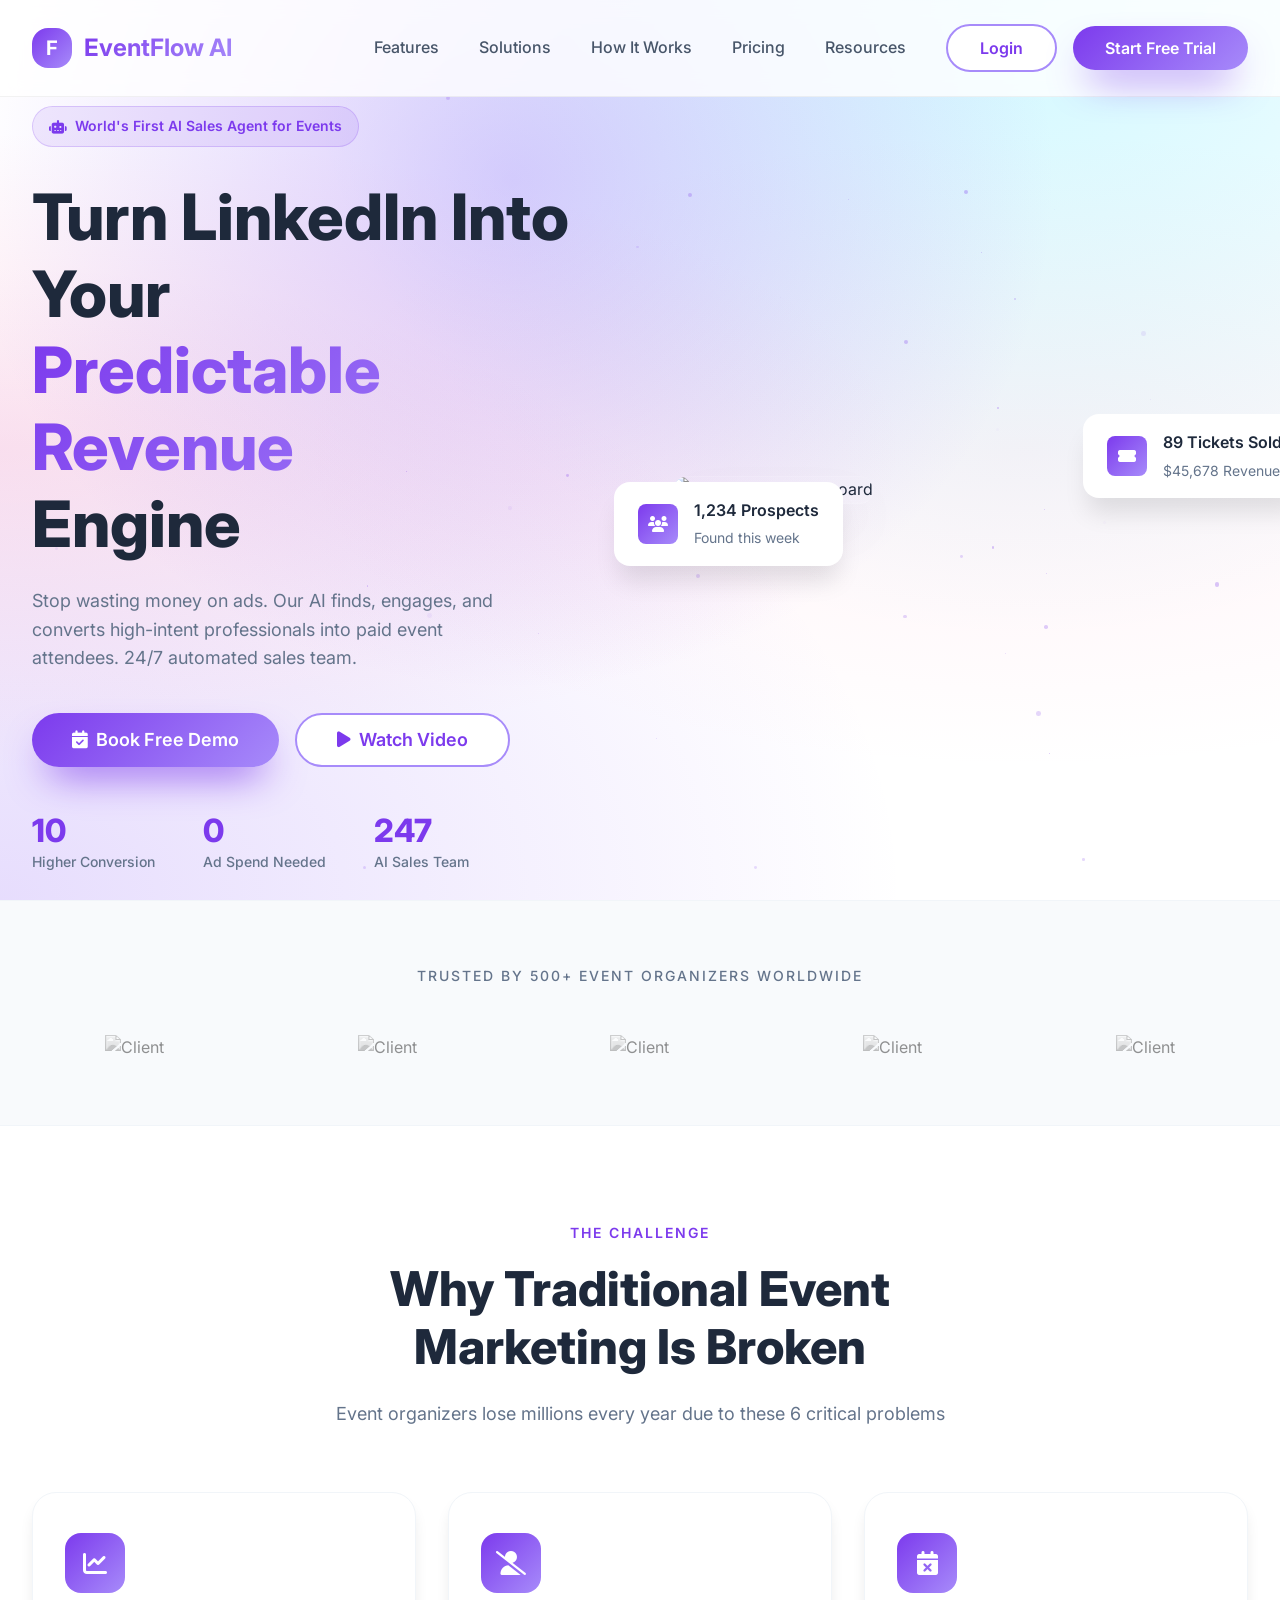
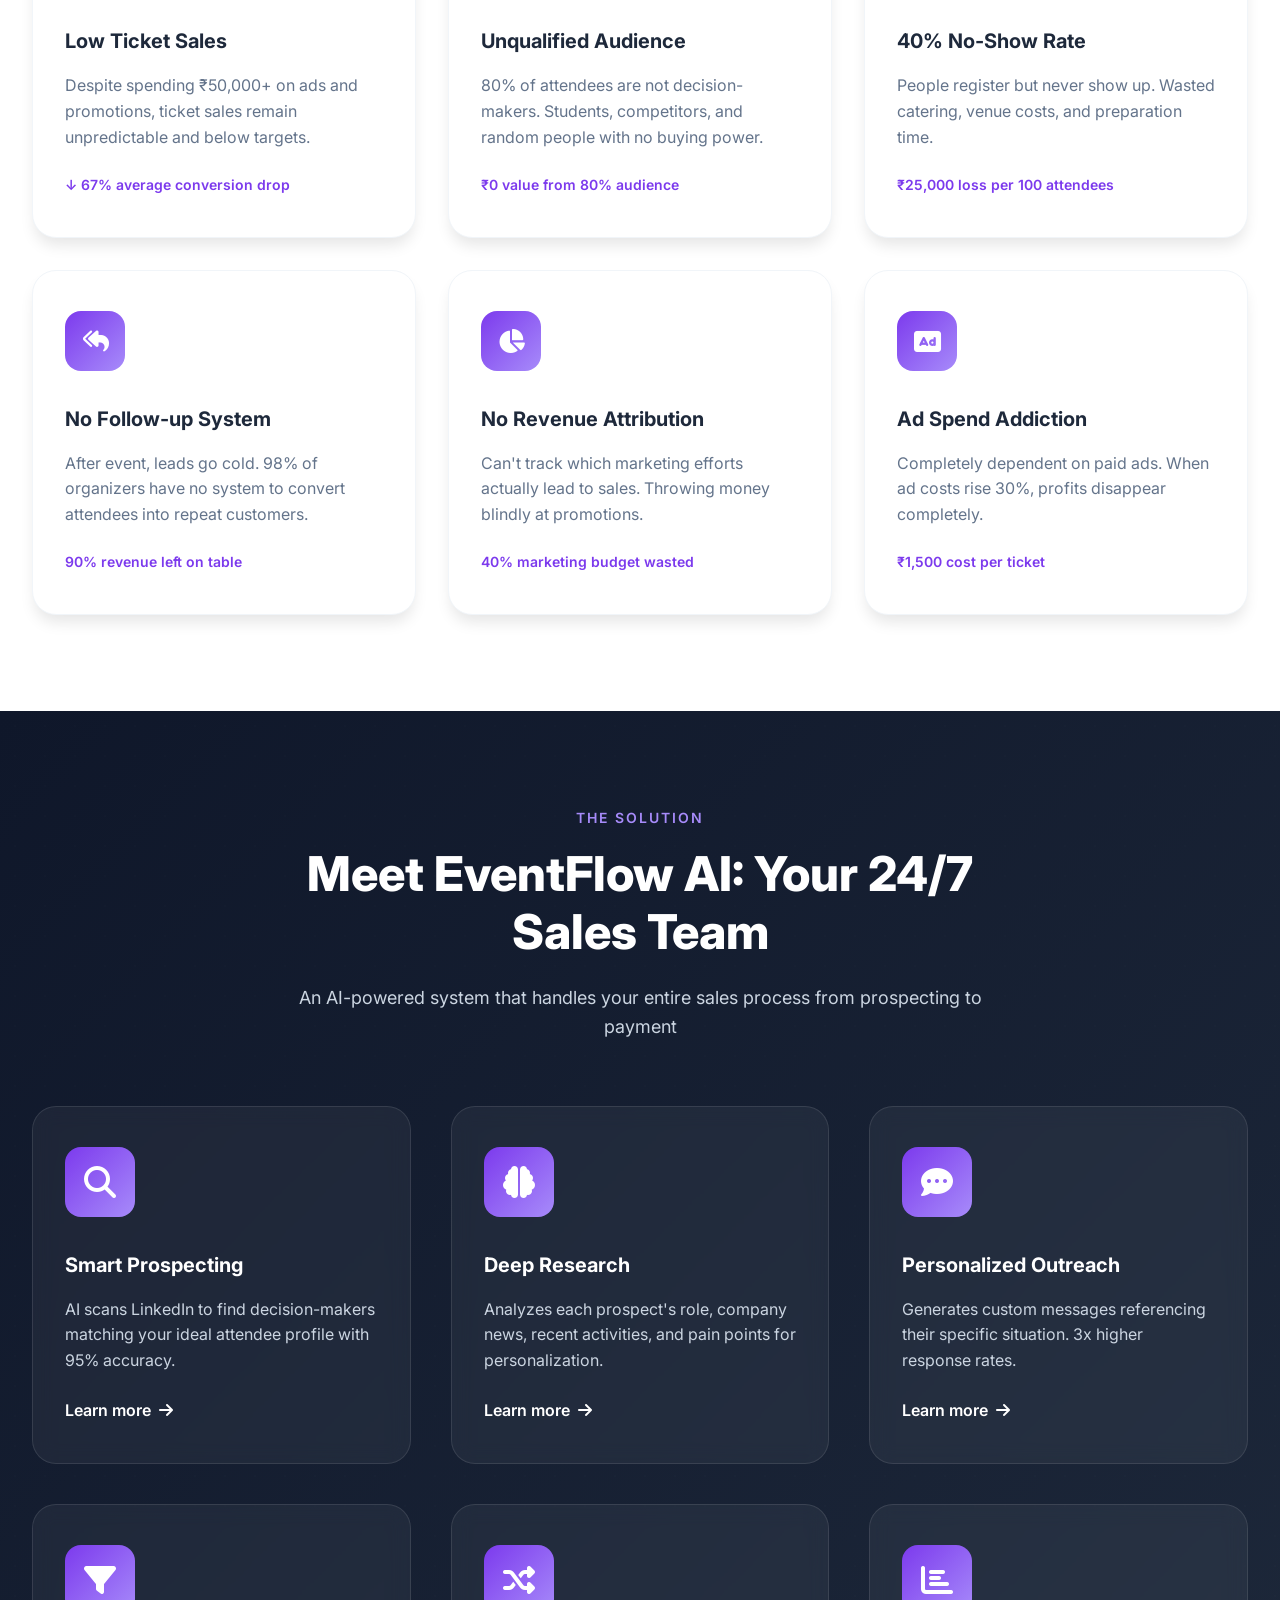
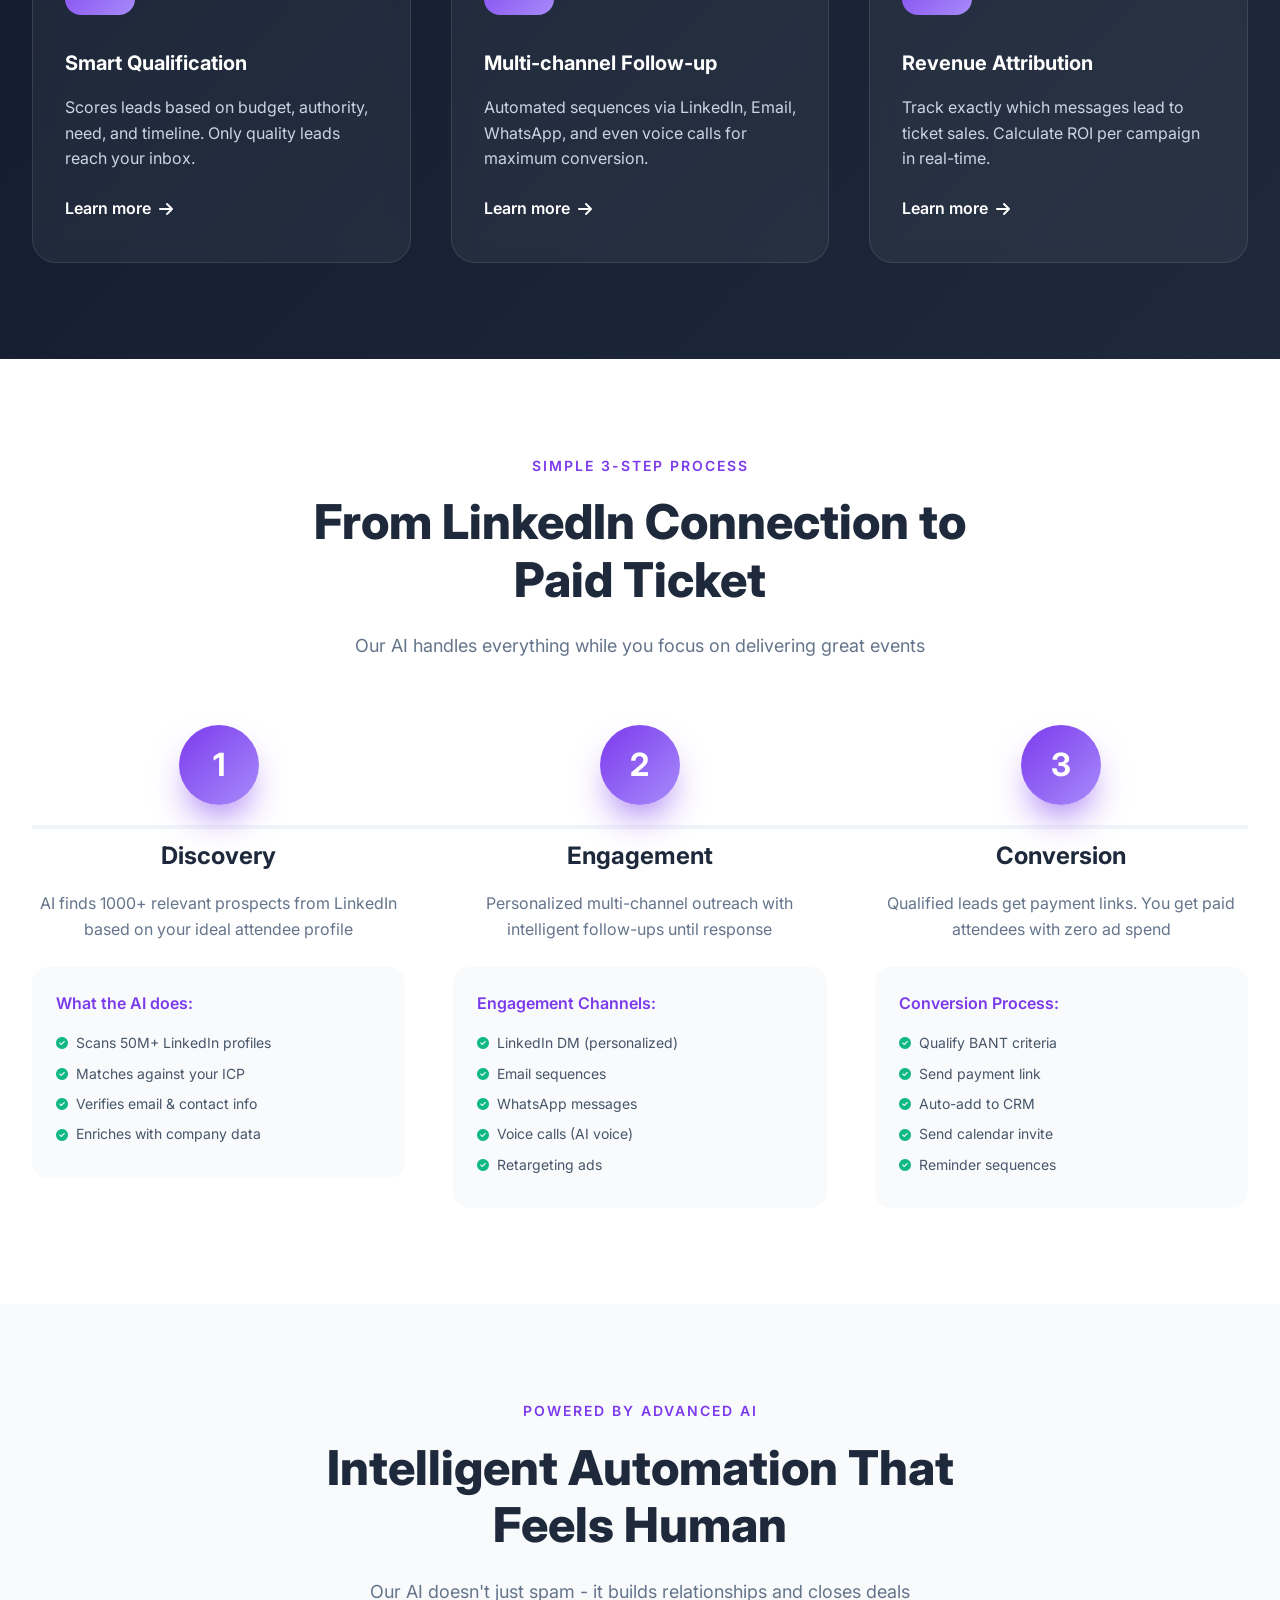
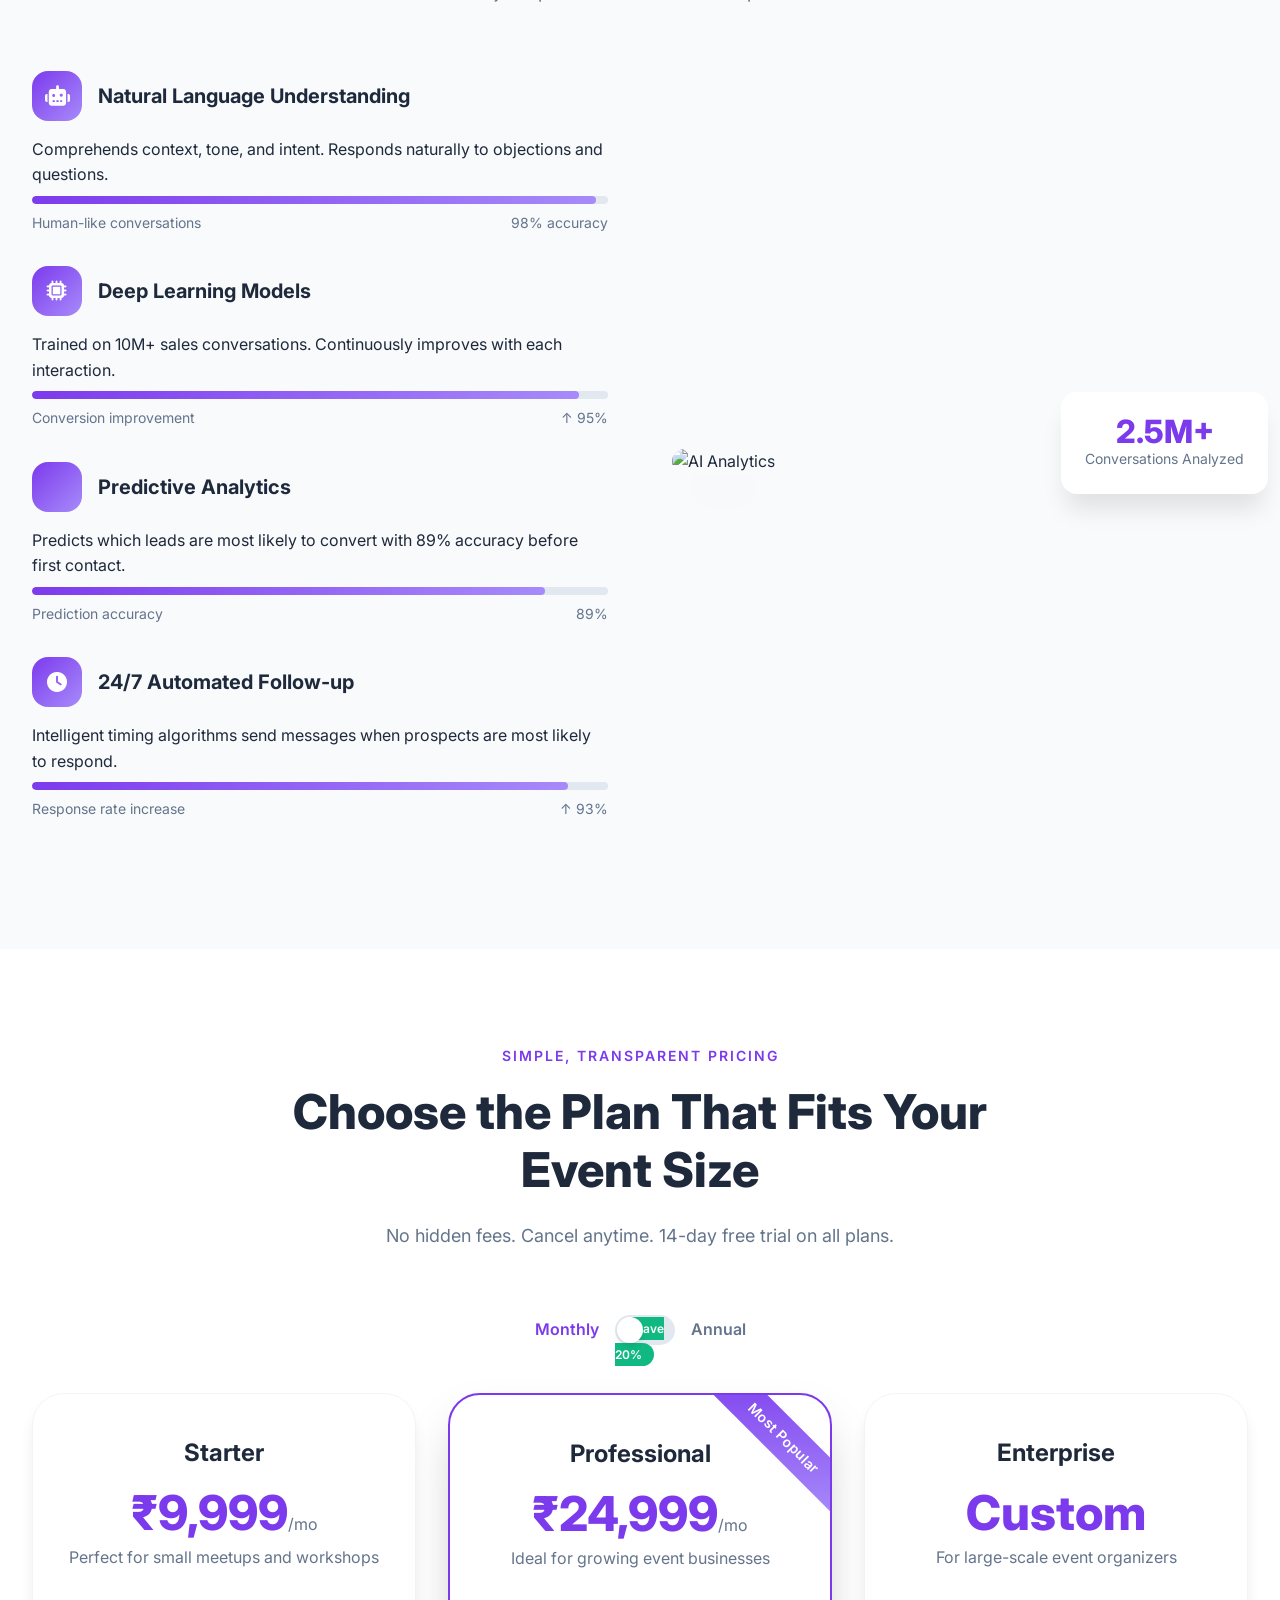
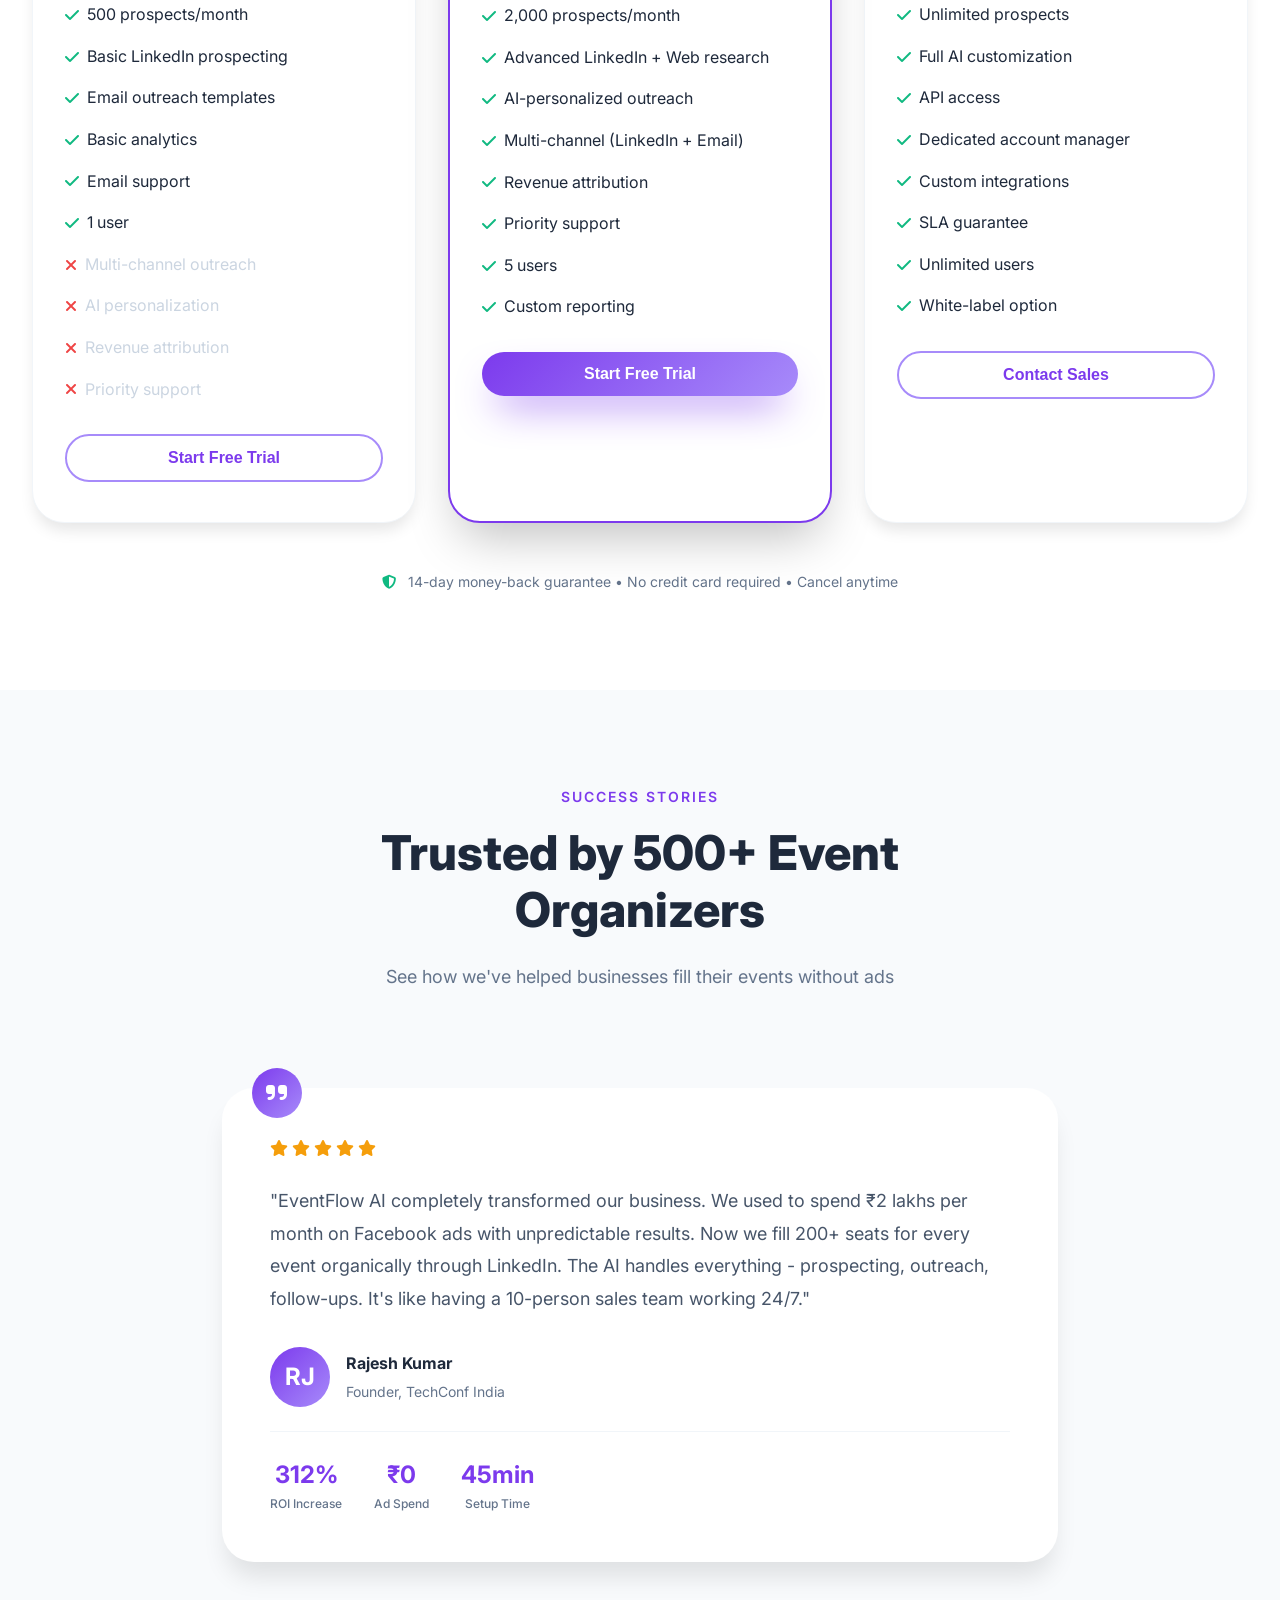
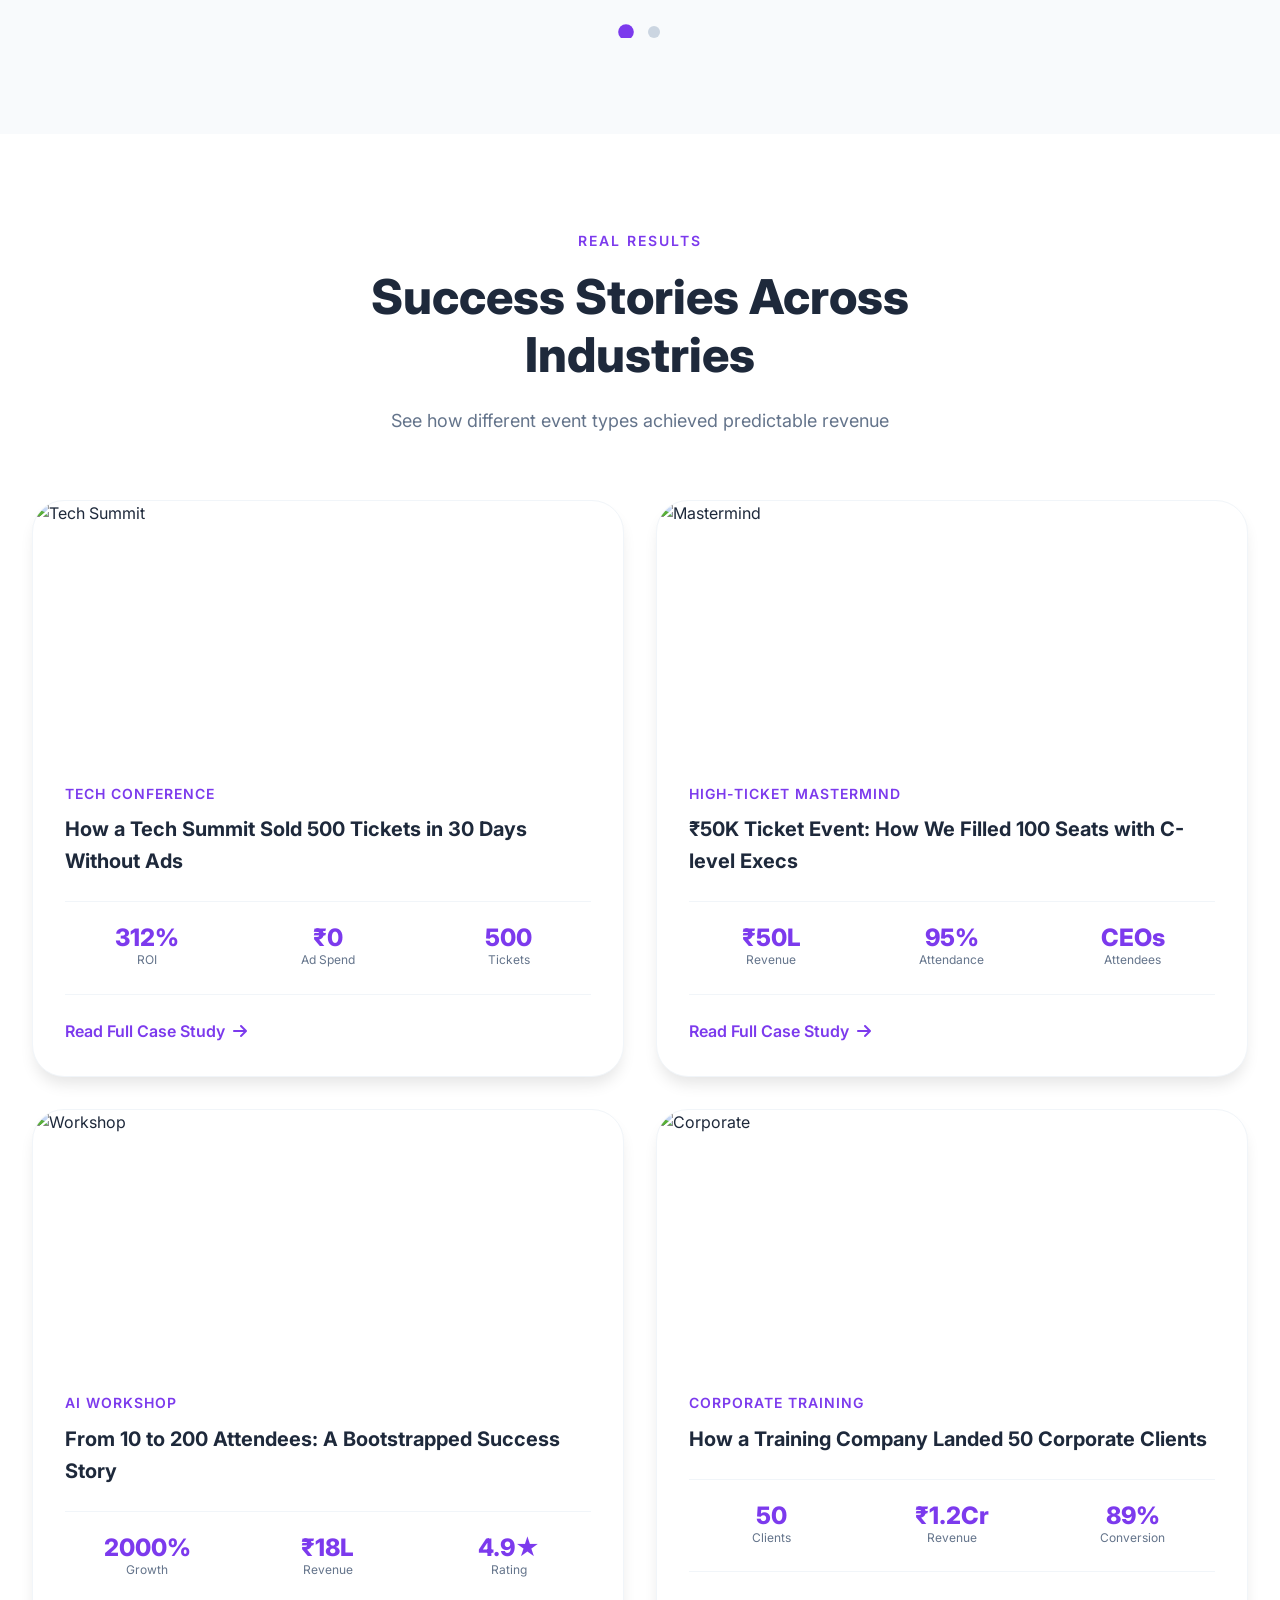
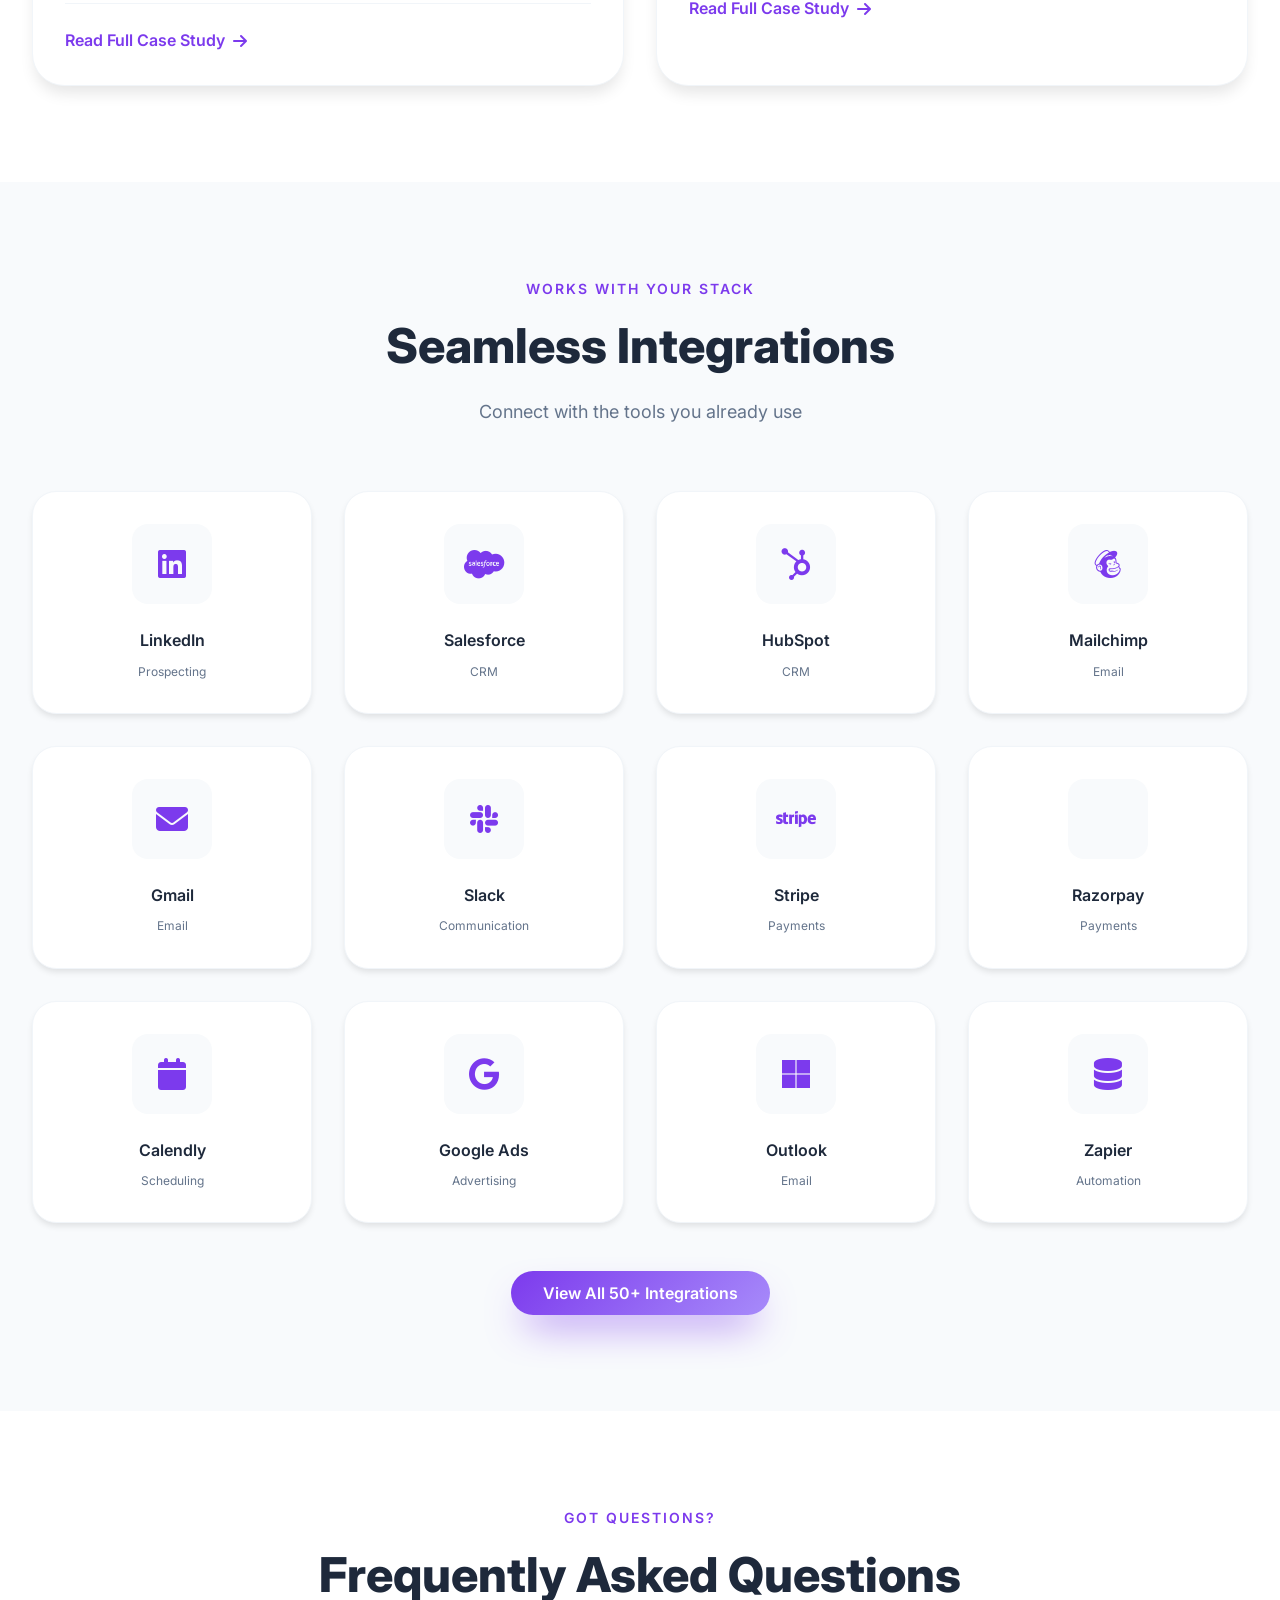
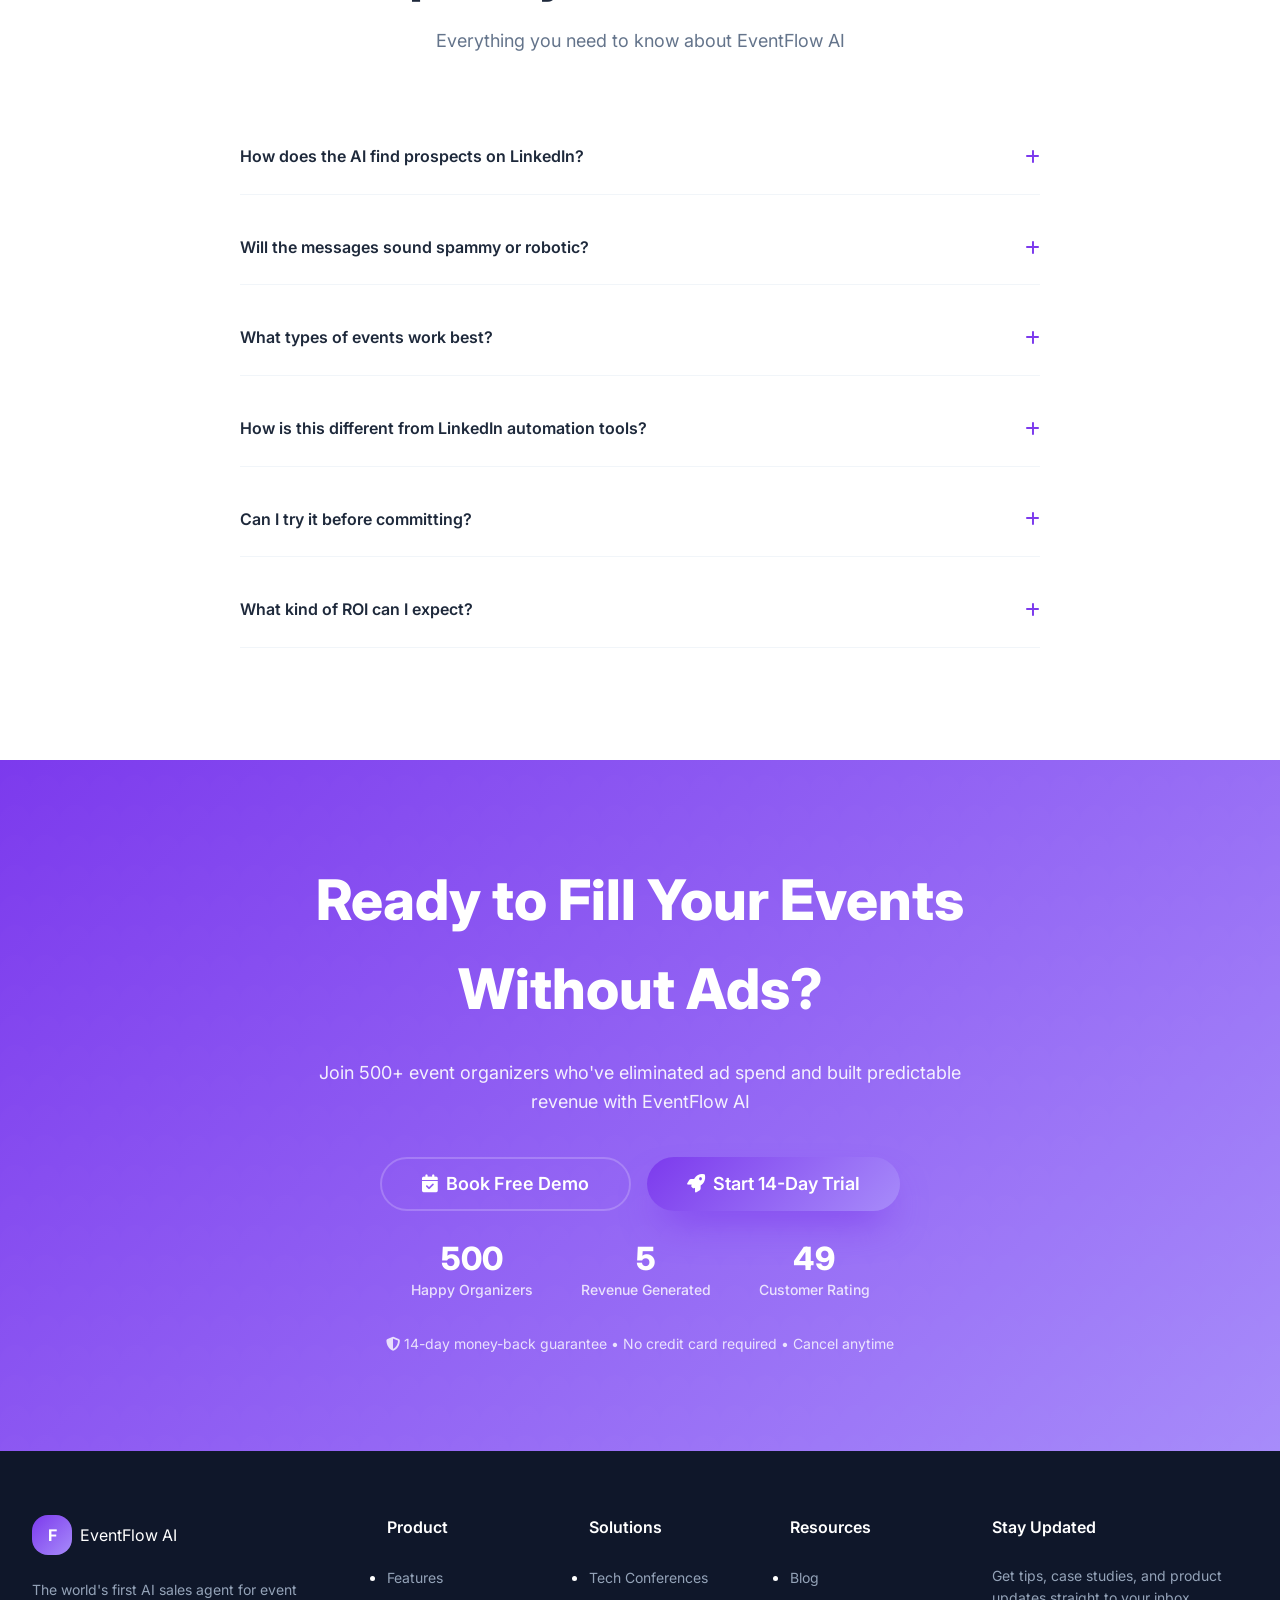
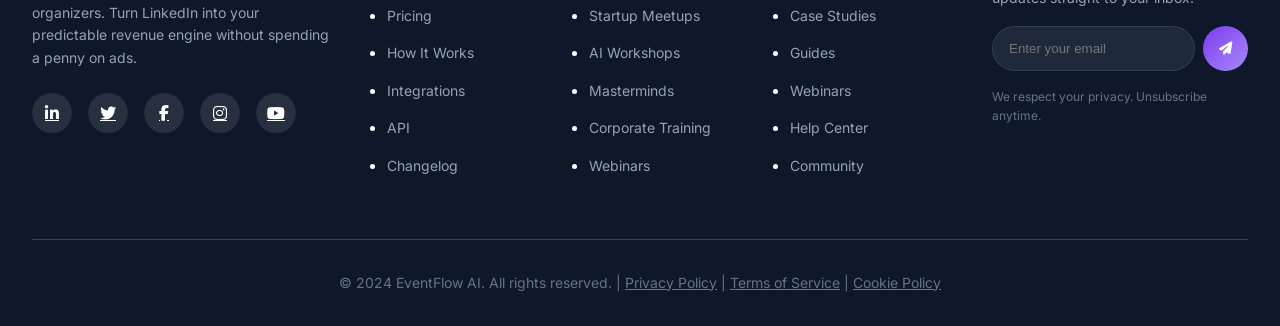
==== index.html @ 499c600d "Add files via upload" ====
<!DOCTYPE html>
<html lang="en">
<head>
    <meta charset="UTF-8">
    <meta name="viewport" content="width=device-width, initial-scale=1.0">
    <title>EventFlow AI - World's First AI Sales Agent for Event Organizers</title>
    
    <!-- Fonts & Icons -->
    <link href="https://fonts.googleapis.com/css2?family=Inter:wght@300;400;500;600;700;800&display=swap" rel="stylesheet">
    <link rel="stylesheet" href="https://cdnjs.cloudflare.com/ajax/libs/font-awesome/6.4.0/css/all.min.css">
    
    <style>
        /* ========== RESET & VARIABLES ========== */
        * {
            margin: 0;
            padding: 0;
            box-sizing: border-box;
        }

        :root {
            /* Modern Color Palette */
            --primary: #7c3aed;
            --primary-dark: #6d28d9;
            --primary-light: #a78bfa;
            --secondary: #0f172a;
            --accent: #f59e0b;
            --success: #10b981;
            --danger: #ef4444;
            --warning: #f59e0b;
            --info: #3b82f6;
            
            /* Neutrals */
            --dark: #0f172a;
            --gray-900: #1e293b;
            --gray-800: #334155;
            --gray-700: #475569;
            --gray-600: #64748b;
            --gray-500: #94a3b8;
            --gray-400: #cbd5e1;
            --gray-300: #e2e8f0;
            --gray-200: #f1f5f9;
            --gray-100: #f8fafc;
            --white: #ffffff;
            
            /* Gradients */
            --gradient-primary: linear-gradient(135deg, #7c3aed, #a78bfa);
            --gradient-dark: linear-gradient(135deg, #0f172a, #1e293b);
            --gradient-accent: linear-gradient(135deg, #f59e0b, #fbbf24);
            --gradient-mesh: radial-gradient(at 40% 20%, hsla(258, 90%, 65%, 0.3) 0px, transparent 50%),
                             radial-gradient(at 80% 0%, hsla(189, 100%, 56%, 0.2) 0px, transparent 50%),
                             radial-gradient(at 0% 50%, hsla(340, 100%, 76%, 0.2) 0px, transparent 50%),
                             radial-gradient(at 80% 50%, hsla(340, 100%, 76%, 0.1) 0px, transparent 50%),
                             radial-gradient(at 0% 100%, hsla(258, 90%, 65%, 0.2) 0px, transparent 50%);
            
            /* Shadows */
            --shadow-sm: 0 1px 2px 0 rgb(0 0 0 / 0.05);
            --shadow-md: 0 4px 6px -1px rgb(0 0 0 / 0.1);
            --shadow-lg: 0 10px 15px -3px rgb(0 0 0 / 0.1);
            --shadow-xl: 0 20px 25px -5px rgb(0 0 0 / 0.1);
            --shadow-2xl: 0 25px 50px -12px rgb(0 0 0 / 0.25);
            --shadow-primary: 0 20px 40px -15px #7c3aed;
            
            /* Border Radius */
            --radius-sm: 0.375rem;
            --radius-md: 0.5rem;
            --radius-lg: 1rem;
            --radius-xl: 1.5rem;
            --radius-2xl: 2rem;
            --radius-full: 9999px;
            
            /* Transitions */
            --transition: all 0.3s cubic-bezier(0.4, 0, 0.2, 1);
        }

        body {
            font-family: 'Inter', sans-serif;
            color: var(--gray-900);
            line-height: 1.6;
            overflow-x: hidden;
            background: var(--white);
        }

        /* ========== CUSTOM SCROLLBAR ========== */
        ::-webkit-scrollbar {
            width: 10px;
        }

        ::-webkit-scrollbar-track {
            background: var(--gray-100);
        }

        ::-webkit-scrollbar-thumb {
            background: var(--gradient-primary);
            border-radius: var(--radius-full);
        }

        ::-webkit-scrollbar-thumb:hover {
            background: var(--primary-dark);
        }

        /* ========== UTILITY CLASSES ========== */
        .container {
            max-width: 1280px;
            margin: 0 auto;
            padding: 0 2rem;
        }

        .section-padding {
            padding: 6rem 0;
        }

        .gradient-text {
            background: var(--gradient-primary);
            -webkit-background-clip: text;
            -webkit-text-fill-color: transparent;
            background-clip: text;
        }

        .btn {
            display: inline-flex;
            align-items: center;
            justify-content: center;
            gap: 0.5rem;
            padding: 0.875rem 2rem;
            border-radius: var(--radius-full);
            font-weight: 600;
            font-size: 1rem;
            line-height: 1;
            border: none;
            cursor: pointer;
            transition: var(--transition);
            text-decoration: none;
            white-space: nowrap;
        }

        .btn-primary {
            background: var(--gradient-primary);
            color: var(--white);
            box-shadow: var(--shadow-primary);
        }

        .btn-primary:hover {
            transform: translateY(-2px);
            box-shadow: 0 25px 50px -12px var(--primary);
        }

        .btn-secondary {
            background: var(--white);
            color: var(--primary);
            border: 2px solid var(--primary-light);
        }

        .btn-secondary:hover {
            background: var(--gray-100);
            border-color: var(--primary);
            transform: translateY(-2px);
        }

        .btn-outline {
            background: transparent;
            color: var(--white);
            border: 2px solid rgba(255, 255, 255, 0.2);
        }

        .btn-outline:hover {
            border-color: var(--white);
            transform: translateY(-2px);
        }

        .btn-large {
            padding: 1rem 2.5rem;
            font-size: 1.125rem;
        }

        /* ========== NAVIGATION ========== */
        .navbar {
            position: fixed;
            top: 0;
            left: 0;
            right: 0;
            z-index: 1000;
            padding: 1.5rem 2rem;
            transition: var(--transition);
            background: rgba(255, 255, 255, 0.8);
            backdrop-filter: blur(10px);
            border-bottom: 1px solid rgba(0, 0, 0, 0.05);
        }

        .navbar.scrolled {
            padding: 1rem 2rem;
            box-shadow: var(--shadow-lg);
        }

        .nav-container {
            max-width: 1400px;
            margin: 0 auto;
            display: flex;
            justify-content: space-between;
            align-items: center;
        }

        .logo {
            display: flex;
            align-items: center;
            gap: 0.75rem;
            text-decoration: none;
        }

        .logo-icon {
            width: 40px;
            height: 40px;
            background: var(--gradient-primary);
            border-radius: var(--radius-lg);
            display: flex;
            align-items: center;
            justify-content: center;
            color: var(--white);
            font-size: 1.25rem;
            font-weight: 700;
        }

        .logo-text {
            font-size: 1.5rem;
            font-weight: 700;
            background: var(--gradient-primary);
            -webkit-background-clip: text;
            -webkit-text-fill-color: transparent;
        }

        .nav-menu {
            display: flex;
            align-items: center;
            gap: 2.5rem;
        }

        .nav-link {
            color: var(--gray-700);
            text-decoration: none;
            font-weight: 500;
            transition: var(--transition);
            position: relative;
        }

        .nav-link::after {
            content: '';
            position: absolute;
            bottom: -4px;
            left: 0;
            width: 0;
            height: 2px;
            background: var(--gradient-primary);
            transition: var(--transition);
        }

        .nav-link:hover {
            color: var(--primary);
        }

        .nav-link:hover::after {
            width: 100%;
        }

        .nav-buttons {
            display: flex;
            align-items: center;
            gap: 1rem;
        }

        .mobile-menu-btn {
            display: none;
            font-size: 1.5rem;
            color: var(--gray-900);
            cursor: pointer;
        }

        /* ========== HERO SECTION ========== */
        .hero {
            min-height: 100vh;
            display: flex;
            align-items: center;
            position: relative;
            overflow: hidden;
            background: var(--gradient-mesh);
            padding-top: 80px;
        }

        .hero-particles {
            position: absolute;
            top: 0;
            left: 0;
            width: 100%;
            height: 100%;
            z-index: 1;
        }

        .hero-container {
            max-width: 1400px;
            margin: 0 auto;
            padding: 0 2rem;
            display: grid;
            grid-template-columns: 1fr 1fr;
            gap: 4rem;
            align-items: center;
            position: relative;
            z-index: 2;
        }

        .hero-badge {
            display: inline-flex;
            align-items: center;
            gap: 0.5rem;
            background: rgba(124, 58, 237, 0.1);
            color: var(--primary);
            padding: 0.5rem 1rem;
            border-radius: var(--radius-full);
            font-weight: 600;
            font-size: 0.875rem;
            margin-bottom: 2rem;
            border: 1px solid rgba(124, 58, 237, 0.2);
        }

        .hero-title {
            font-size: clamp(2.5rem, 5vw, 4rem);
            font-weight: 800;
            line-height: 1.2;
            margin-bottom: 1.5rem;
        }

        .hero-title .gradient-text {
            display: block;
        }

        .hero-description {
            font-size: 1.125rem;
            color: var(--gray-600);
            margin-bottom: 2.5rem;
            max-width: 500px;
        }

        .hero-cta {
            display: flex;
            gap: 1rem;
            margin-bottom: 3rem;
            flex-wrap: wrap;
        }

        .hero-stats {
            display: flex;
            gap: 3rem;
        }

        .stat-item {
            text-align: left;
        }

        .stat-number {
            font-size: 2rem;
            font-weight: 800;
            color: var(--primary);
            line-height: 1;
            margin-bottom: 0.25rem;
        }

        .stat-label {
            color: var(--gray-600);
            font-size: 0.875rem;
            font-weight: 500;
        }

        .hero-image {
            position: relative;
        }

        .hero-image-main {
            width: 100%;
            border-radius: var(--radius-2xl);
            box-shadow: var(--shadow-2xl);
            border: 1px solid rgba(255, 255, 255, 0.1);
        }

        .floating-card {
            position: absolute;
            background: white;
            padding: 1rem 1.5rem;
            border-radius: var(--radius-lg);
            box-shadow: var(--shadow-xl);
            display: flex;
            align-items: center;
            gap: 1rem;
            animation: float 3s ease-in-out infinite;
        }

        .floating-card-1 {
            top: 20%;
            left: -10%;
            animation-delay: 0s;
        }

        .floating-card-2 {
            bottom: 20%;
            right: -10%;
            animation-delay: 1.5s;
        }

        .card-icon {
            width: 40px;
            height: 40px;
            background: var(--gradient-primary);
            border-radius: var(--radius-md);
            display: flex;
            align-items: center;
            justify-content: center;
            color: white;
        }

        .card-content h4 {
            font-size: 1rem;
            font-weight: 600;
            margin-bottom: 0.25rem;
        }

        .card-content p {
            font-size: 0.875rem;
            color: var(--gray-600);
        }

        @keyframes float {
            0%, 100% { transform: translateY(0); }
            50% { transform: translateY(-20px); }
        }

        /* ========== CLIENTS SECTION ========== */
        .clients {
            padding: 4rem 0;
            background: var(--gray-100);
            border-top: 1px solid var(--gray-200);
            border-bottom: 1px solid var(--gray-200);
        }

        .clients-title {
            text-align: center;
            color: var(--gray-600);
            font-weight: 500;
            margin-bottom: 3rem;
            text-transform: uppercase;
            letter-spacing: 2px;
            font-size: 0.875rem;
        }

        .client-logos {
            display: flex;
            justify-content: space-around;
            align-items: center;
            gap: 3rem;
            flex-wrap: wrap;
        }

        .client-logo {
            opacity: 0.5;
            transition: var(--transition);
            filter: grayscale(1);
        }

        .client-logo:hover {
            opacity: 1;
            filter: grayscale(0);
        }

        .client-logo img {
            height: 40px;
            width: auto;
        }

        /* ========== PROBLEMS SECTION ========== */
        .problems {
            padding: 6rem 0;
            background: var(--white);
        }

        .section-header {
            text-align: center;
            max-width: 700px;
            margin: 0 auto 4rem;
        }

        .section-subtitle {
            color: var(--primary);
            font-weight: 600;
            text-transform: uppercase;
            letter-spacing: 2px;
            font-size: 0.875rem;
            margin-bottom: 1rem;
        }

        .section-title {
            font-size: clamp(2rem, 4vw, 3rem);
            font-weight: 800;
            margin-bottom: 1.5rem;
            line-height: 1.2;
        }

        .section-description {
            color: var(--gray-600);
            font-size: 1.125rem;
        }

        .problems-grid {
            display: grid;
            grid-template-columns: repeat(3, 1fr);
            gap: 2rem;
        }

        .problem-card {
            background: var(--white);
            padding: 2.5rem 2rem;
            border-radius: var(--radius-xl);
            box-shadow: var(--shadow-lg);
            transition: var(--transition);
            border: 1px solid var(--gray-200);
            position: relative;
            overflow: hidden;
        }

        .problem-card::before {
            content: '';
            position: absolute;
            top: 0;
            left: 0;
            right: 0;
            height: 4px;
            background: var(--gradient-primary);
            transform: scaleX(0);
            transition: var(--transition);
        }

        .problem-card:hover {
            transform: translateY(-10px);
            box-shadow: var(--shadow-2xl);
        }

        .problem-card:hover::before {
            transform: scaleX(1);
        }

        .problem-icon {
            width: 60px;
            height: 60px;
            background: var(--gradient-primary);
            border-radius: var(--radius-lg);
            display: flex;
            align-items: center;
            justify-content: center;
            margin-bottom: 2rem;
            color: white;
            font-size: 1.5rem;
        }

        .problem-card h3 {
            font-size: 1.25rem;
            font-weight: 700;
            margin-bottom: 1rem;
        }

        .problem-card p {
            color: var(--gray-600);
            margin-bottom: 1.5rem;
        }

        .problem-stats {
            font-weight: 600;
            color: var(--primary);
            font-size: 0.875rem;
        }

        /* ========== SOLUTION SECTION ========== */
        .solution {
            padding: 6rem 0;
            background: var(--gradient-dark);
            color: var(--white);
            position: relative;
            overflow: hidden;
        }

        .solution-bg-pattern {
            position: absolute;
            top: 0;
            left: 0;
            right: 0;
            bottom: 0;
            background-image: radial-gradient(rgba(255, 255, 255, 0.1) 1px, transparent 1px);
            background-size: 30px 30px;
            opacity: 0.1;
        }

        .solution .section-subtitle {
            color: var(--primary-light);
        }

        .solution .section-description {
            color: var(--gray-400);
        }

        .features-grid {
            display: grid;
            grid-template-columns: repeat(3, 1fr);
            gap: 2.5rem;
            margin-top: 4rem;
        }

        .feature-card {
            background: rgba(255, 255, 255, 0.05);
            backdrop-filter: blur(10px);
            border: 1px solid rgba(255, 255, 255, 0.1);
            border-radius: var(--radius-xl);
            padding: 2.5rem 2rem;
            transition: var(--transition);
        }

        .feature-card:hover {
            transform: translateY(-5px);
            background: rgba(255, 255, 255, 0.1);
            border-color: rgba(255, 255, 255, 0.2);
        }

        .feature-icon {
            width: 70px;
            height: 70px;
            background: var(--gradient-primary);
            border-radius: var(--radius-lg);
            display: flex;
            align-items: center;
            justify-content: center;
            margin-bottom: 2rem;
            font-size: 2rem;
        }

        .feature-card h3 {
            font-size: 1.25rem;
            font-weight: 700;
            margin-bottom: 1rem;
        }

        .feature-card p {
            color: var(--gray-400);
            margin-bottom: 1.5rem;
        }

        .feature-link {
            color: var(--white);
            text-decoration: none;
            font-weight: 600;
            display: inline-flex;
            align-items: center;
            gap: 0.5rem;
        }

        .feature-link i {
            transition: var(--transition);
        }

        .feature-link:hover i {
            transform: translateX(5px);
        }

        /* ========== HOW IT WORKS ========== */
        .how-it-works {
            padding: 6rem 0;
            background: var(--white);
        }

        .steps-container {
            position: relative;
            margin-top: 4rem;
        }

        .steps-progress {
            position: absolute;
            top: 100px;
            left: 0;
            right: 0;
            height: 4px;
            background: var(--gray-200);
            z-index: 1;
        }

        .steps-progress-fill {
            height: 100%;
            background: var(--gradient-primary);
            width: 0%;
            transition: width 0.3s;
        }

        .steps-grid {
            display: grid;
            grid-template-columns: repeat(3, 1fr);
            gap: 3rem;
            position: relative;
            z-index: 2;
        }

        .step {
            text-align: center;
        }

        .step-number {
            width: 80px;
            height: 80px;
            background: var(--gradient-primary);
            border-radius: 50%;
            display: flex;
            align-items: center;
            justify-content: center;
            margin: 0 auto 2rem;
            font-size: 2rem;
            font-weight: 700;
            color: white;
            position: relative;
            z-index: 3;
            box-shadow: var(--shadow-primary);
        }

        .step h3 {
            font-size: 1.5rem;
            font-weight: 700;
            margin-bottom: 1rem;
        }

        .step p {
            color: var(--gray-600);
            margin-bottom: 1.5rem;
        }

        .step-details {
            text-align: left;
            background: var(--gray-100);
            padding: 1.5rem;
            border-radius: var(--radius-lg);
        }

        .step-details h4 {
            font-size: 1rem;
            font-weight: 600;
            margin-bottom: 1rem;
            color: var(--primary);
        }

        .step-details ul {
            list-style: none;
        }

        .step-details li {
            margin-bottom: 0.5rem;
            font-size: 0.875rem;
            color: var(--gray-700);
            display: flex;
            align-items: center;
            gap: 0.5rem;
        }

        .step-details li i {
            color: var(--success);
            font-size: 0.75rem;
        }

        /* ========== AI CAPABILITIES ========== */
        .ai-capabilities {
            padding: 6rem 0;
            background: var(--gray-100);
        }

        .capabilities-showcase {
            display: grid;
            grid-template-columns: 1fr 1fr;
            gap: 4rem;
            align-items: center;
            margin-top: 4rem;
        }

        .capability-item {
            margin-bottom: 2rem;
        }

        .capability-header {
            display: flex;
            align-items: center;
            gap: 1rem;
            margin-bottom: 1rem;
        }

        .capability-icon {
            width: 50px;
            height: 50px;
            background: var(--gradient-primary);
            border-radius: var(--radius-lg);
            display: flex;
            align-items: center;
            justify-content: center;
            color: white;
            font-size: 1.25rem;
        }

        .capability-header h3 {
            font-size: 1.25rem;
            font-weight: 700;
        }

        .capability-progress {
            height: 8px;
            background: var(--gray-300);
            border-radius: var(--radius-full);
            overflow: hidden;
            margin-top: 0.5rem;
        }

        .capability-progress-bar {
            height: 100%;
            background: var(--gradient-primary);
            border-radius: var(--radius-full);
            width: 0%;
            transition: width 1s;
        }

        .capability-stats {
            display: flex;
            justify-content: space-between;
            margin-top: 0.5rem;
            font-size: 0.875rem;
            color: var(--gray-600);
        }

        .capability-image {
            position: relative;
        }

        .capability-image img {
            width: 100%;
            border-radius: var(--radius-2xl);
            box-shadow: var(--shadow-2xl);
        }

        .capability-badge {
            position: absolute;
            bottom: -20px;
            right: -20px;
            background: var(--white);
            padding: 1.5rem;
            border-radius: var(--radius-lg);
            box-shadow: var(--shadow-xl);
            text-align: center;
        }

        .badge-number {
            font-size: 2rem;
            font-weight: 800;
            color: var(--primary);
            line-height: 1;
        }

        .badge-text {
            font-size: 0.875rem;
            color: var(--gray-600);
        }

        /* ========== PRICING ========== */
        .pricing {
            padding: 6rem 0;
            background: var(--white);
            position: relative;
            overflow: hidden;
        }

        .pricing-toggle {
            display: flex;
            align-items: center;
            justify-content: center;
            gap: 1rem;
            margin: 3rem 0;
        }

        .toggle-option {
            font-weight: 600;
            color: var(--gray-600);
            cursor: pointer;
        }

        .toggle-option.active {
            color: var(--primary);
        }

        .toggle-switch {
            width: 60px;
            height: 30px;
            background: var(--gray-300);
            border-radius: var(--radius-full);
            position: relative;
            cursor: pointer;
        }

        .toggle-switch::after {
            content: '';
            position: absolute;
            width: 26px;
            height: 26px;
            background: var(--white);
            border-radius: 50%;
            top: 2px;
            left: 2px;
            transition: var(--transition);
            box-shadow: var(--shadow-md);
        }

        .toggle-switch.annual::after {
            left: 32px;
        }

        .save-badge {
            background: var(--success);
            color: white;
            padding: 0.25rem 0.75rem;
            border-radius: var(--radius-full);
            font-size: 0.75rem;
            font-weight: 600;
            margin-left: 0.5rem;
        }

        .pricing-grid {
            display: grid;
            grid-template-columns: repeat(3, 1fr);
            gap: 2rem;
            margin-top: 3rem;
        }

        .pricing-card {
            background: var(--white);
            border-radius: var(--radius-2xl);
            padding: 2.5rem 2rem;
            box-shadow: var(--shadow-lg);
            border: 1px solid var(--gray-200);
            transition: var(--transition);
            position: relative;
            overflow: hidden;
        }

        .pricing-card.popular {
            transform: scale(1.05);
            border: 2px solid var(--primary);
            box-shadow: var(--shadow-2xl);
            z-index: 2;
        }

        .popular-badge {
            position: absolute;
            top: 1.5rem;
            right: -3rem;
            background: var(--gradient-primary);
            color: white;
            padding: 0.5rem 3rem;
            transform: rotate(45deg);
            font-size: 0.875rem;
            font-weight: 600;
        }

        .pricing-header {
            text-align: center;
            margin-bottom: 2rem;
        }

        .pricing-name {
            font-size: 1.5rem;
            font-weight: 700;
            margin-bottom: 1rem;
        }

        .pricing-price {
            font-size: 3rem;
            font-weight: 800;
            color: var(--primary);
            line-height: 1;
        }

        .pricing-price span {
            font-size: 1rem;
            color: var(--gray-600);
            font-weight: 400;
        }

        .pricing-description {
            color: var(--gray-600);
            margin-top: 0.5rem;
        }

        .pricing-features {
            list-style: none;
            margin: 2rem 0;
        }

        .pricing-features li {
            margin-bottom: 1rem;
            display: flex;
            align-items: center;
            gap: 0.5rem;
        }

        .pricing-features i {
            color: var(--success);
            font-size: 1rem;
        }

        .pricing-features .not-included {
            color: var(--gray-400);
        }

        .pricing-features .not-included i {
            color: var(--danger);
        }

        .pricing-cta {
            width: 100%;
        }

        .pricing-guarantee {
            text-align: center;
            margin-top: 3rem;
            color: var(--gray-600);
            font-size: 0.875rem;
        }

        .pricing-guarantee i {
            color: var(--success);
            margin-right: 0.5rem;
        }

        /* ========== TESTIMONIALS ========== */
        .testimonials {
            padding: 6rem 0;
            background: var(--gray-100);
        }

        .testimonials-slider {
            position: relative;
            max-width: 900px;
            margin: 4rem auto 0;
            overflow: hidden;
        }

        .testimonials-track {
            display: flex;
            transition: transform 0.5s ease;
        }

        .testimonial-card {
            flex: 0 0 100%;
            padding: 2rem;
        }

        .testimonial-content {
            background: var(--white);
            border-radius: var(--radius-2xl);
            padding: 3rem;
            box-shadow: var(--shadow-xl);
            position: relative;
        }

        .testimonial-quote {
            position: absolute;
            top: -20px;
            left: 30px;
            width: 50px;
            height: 50px;
            background: var(--gradient-primary);
            border-radius: 50%;
            display: flex;
            align-items: center;
            justify-content: center;
            color: white;
            font-size: 1.5rem;
        }

        .testimonial-rating {
            color: var(--accent);
            margin-bottom: 1.5rem;
        }

        .testimonial-text {
            font-size: 1.125rem;
            color: var(--gray-700);
            margin-bottom: 2rem;
            line-height: 1.8;
        }

        .testimonial-author {
            display: flex;
            align-items: center;
            gap: 1rem;
        }

        .author-avatar {
            width: 60px;
            height: 60px;
            border-radius: 50%;
            background: var(--gradient-primary);
            display: flex;
            align-items: center;
            justify-content: center;
            color: white;
            font-weight: 700;
            font-size: 1.5rem;
        }

        .author-info h4 {
            font-weight: 700;
            margin-bottom: 0.25rem;
        }

        .author-info p {
            color: var(--gray-600);
            font-size: 0.875rem;
        }

        .testimonial-stats {
            display: flex;
            gap: 2rem;
            margin-top: 1.5rem;
            padding-top: 1.5rem;
            border-top: 1px solid var(--gray-200);
        }

        .testimonial-stat {
            text-align: center;
        }

        .testimonial-stat .stat-value {
            font-size: 1.5rem;
            font-weight: 700;
            color: var(--primary);
        }

        .testimonial-stat .stat-label {
            font-size: 0.75rem;
            color: var(--gray-600);
        }

        .slider-nav {
            display: flex;
            justify-content: center;
            gap: 1rem;
            margin-top: 2rem;
        }

        .slider-dot {
            width: 12px;
            height: 12px;
            border-radius: 50%;
            background: var(--gray-400);
            cursor: pointer;
            transition: var(--transition);
        }

        .slider-dot.active {
            background: var(--primary);
            transform: scale(1.3);
        }

        /* ========== CASE STUDIES ========== */
        .case-studies {
            padding: 6rem 0;
            background: var(--white);
        }

        .case-studies-grid {
            display: grid;
            grid-template-columns: repeat(2, 1fr);
            gap: 2rem;
            margin-top: 4rem;
        }

        .case-study-card {
            background: var(--white);
            border-radius: var(--radius-2xl);
            overflow: hidden;
            box-shadow: var(--shadow-lg);
            transition: var(--transition);
            border: 1px solid var(--gray-200);
        }

        .case-study-card:hover {
            transform: translateY(-10px);
            box-shadow: var(--shadow-2xl);
        }

        .case-study-image {
            height: 250px;
            overflow: hidden;
        }

        .case-study-image img {
            width: 100%;
            height: 100%;
            object-fit: cover;
            transition: var(--transition);
        }

        .case-study-card:hover .case-study-image img {
            transform: scale(1.1);
        }

        .case-study-content {
            padding: 2rem;
        }

        .case-study-category {
            color: var(--primary);
            font-weight: 600;
            font-size: 0.875rem;
            text-transform: uppercase;
            letter-spacing: 1px;
            margin-bottom: 0.5rem;
        }

        .case-study-title {
            font-size: 1.25rem;
            font-weight: 700;
            margin-bottom: 1rem;
        }

        .case-study-metrics {
            display: grid;
            grid-template-columns: repeat(3, 1fr);
            gap: 1rem;
            margin: 1.5rem 0;
            padding: 1.5rem 0;
            border-top: 1px solid var(--gray-200);
            border-bottom: 1px solid var(--gray-200);
        }

        .metric {
            text-align: center;
        }

        .metric-value {
            font-size: 1.5rem;
            font-weight: 800;
            color: var(--primary);
            line-height: 1;
        }

        .metric-label {
            font-size: 0.75rem;
            color: var(--gray-600);
        }

        .case-study-link {
            color: var(--primary);
            text-decoration: none;
            font-weight: 600;
            display: inline-flex;
            align-items: center;
            gap: 0.5rem;
        }

        /* ========== INTEGRATIONS ========== */
        .integrations {
            padding: 6rem 0;
            background: var(--gray-100);
        }

        .integrations-grid {
            display: grid;
            grid-template-columns: repeat(4, 1fr);
            gap: 2rem;
            margin-top: 4rem;
        }

        .integration-card {
            background: var(--white);
            border-radius: var(--radius-xl);
            padding: 2rem;
            text-align: center;
            box-shadow: var(--shadow-md);
            transition: var(--transition);
            border: 1px solid var(--gray-200);
        }

        .integration-card:hover {
            transform: translateY(-5px);
            box-shadow: var(--shadow-xl);
            border-color: var(--primary-light);
        }

        .integration-logo {
            width: 80px;
            height: 80px;
            margin: 0 auto 1.5rem;
            background: var(--gray-100);
            border-radius: var(--radius-lg);
            display: flex;
            align-items: center;
            justify-content: center;
            font-size: 2rem;
            color: var(--primary);
        }

        .integration-name {
            font-weight: 600;
            margin-bottom: 0.5rem;
        }

        .integration-category {
            font-size: 0.75rem;
            color: var(--gray-600);
        }

        /* ========== FAQ ========== */
        .faq {
            padding: 6rem 0;
            background: var(--white);
        }

        .faq-grid {
            max-width: 800px;
            margin: 4rem auto 0;
        }

        .faq-item {
            border-bottom: 1px solid var(--gray-200);
            margin-bottom: 1rem;
        }

        .faq-question {
            padding: 1.5rem 0;
            display: flex;
            justify-content: space-between;
            align-items: center;
            cursor: pointer;
            font-weight: 600;
        }

        .faq-question i {
            transition: var(--transition);
            color: var(--primary);
        }

        .faq-item.active .faq-question i {
            transform: rotate(45deg);
        }

        .faq-answer {
            max-height: 0;
            overflow: hidden;
            transition: max-height 0.3s ease;
            color: var(--gray-600);
        }

        .faq-item.active .faq-answer {
            max-height: 200px;
            padding-bottom: 1.5rem;
        }

        /* ========== CTA SECTION ========== */
        .cta-section {
            padding: 6rem 0;
            background: var(--gradient-primary);
            position: relative;
            overflow: hidden;
            color: var(--white);
        }

        .cta-pattern {
            position: absolute;
            top: 0;
            left: 0;
            right: 0;
            bottom: 0;
            background-image: url('[data-uri]');
            background-size: 30px 30px;
            opacity: 0.1;
        }

        .cta-content {
            text-align: center;
            position: relative;
            z-index: 2;
            max-width: 700px;
            margin: 0 auto;
        }

        .cta-title {
            font-size: clamp(2rem, 5vw, 3.5rem);
            font-weight: 800;
            margin-bottom: 1.5rem;
        }

        .cta-description {
            font-size: 1.125rem;
            margin-bottom: 2.5rem;
            opacity: 0.9;
        }

        .cta-buttons {
            display: flex;
            gap: 1rem;
            justify-content: center;
            margin-bottom: 2rem;
            flex-wrap: wrap;
        }

        .cta-stats {
            display: flex;
            justify-content: center;
            gap: 3rem;
        }

        .cta-stat {
            text-align: center;
        }

        .cta-stat .stat-number {
            font-size: 2rem;
            font-weight: 800;
            color: white;
        }

        .cta-stat .stat-label {
            color: rgba(255, 255, 255, 0.8);
            font-size: 0.875rem;
        }

        /* ========== FOOTER ========== */
        .footer {
            background: var(--dark);
            color: var(--white);
            padding: 4rem 0 2rem;
        }

        .footer-grid {
            display: grid;
            grid-template-columns: 2fr 1fr 1fr 1fr 1.5fr;
            gap: 3rem;
            margin-bottom: 3rem;
        }

        .footer-about {
            max-width: 300px;
        }

        .footer-logo {
            display: flex;
            align-items: center;
            gap: 0.5rem;
            margin-bottom: 1.5rem;
        }

        .footer-logo-icon {
            width: 40px;
            height: 40px;
            background: var(--gradient-primary);
            border-radius: var(--radius-lg);
            display: flex;
            align-items: center;
            justify-content: center;
            font-weight: 700;
        }

        .footer-description {
            color: var(--gray-500);
            margin-bottom: 1.5rem;
            font-size: 0.875rem;
        }

        .footer-social {
            display: flex;
            gap: 1rem;
        }

        .social-link {
            width: 40px;
            height: 40px;
            background: rgba(255, 255, 255, 0.1);
            border-radius: 50%;
            display: flex;
            align-items: center;
            justify-content: center;
            color: var(--white);
            transition: var(--transition);
        }

        .social-link:hover {
            background: var(--primary);
            transform: translateY(-3px);
        }

        .footer-title {
            font-weight: 600;
            margin-bottom: 1.5rem;
            color: var(--white);
        }

        .footer-links {
            list-style: none;
        }

        .footer-links li {
            margin-bottom: 0.75rem;
        }

        .footer-links a {
            color: var(--gray-500);
            text-decoration: none;
            transition: var(--transition);
            font-size: 0.875rem;
        }

        .footer-links a:hover {
            color: var(--white);
            padding-left: 5px;
        }

        .footer-newsletter p {
            color: var(--gray-500);
            font-size: 0.875rem;
            margin-bottom: 1rem;
        }

        .newsletter-form {
            display: flex;
            gap: 0.5rem;
        }

        .newsletter-input {
            flex: 1;
            padding: 0.75rem 1rem;
            border-radius: var(--radius-full);
            border: 1px solid var(--gray-800);
            background: var(--gray-900);
            color: var(--white);
            outline: none;
            transition: var(--transition);
        }

        .newsletter-input:focus {
            border-color: var(--primary);
        }

        .newsletter-btn {
            width: 45px;
            height: 45px;
            border-radius: 50%;
            background: var(--gradient-primary);
            border: none;
            color: white;
            cursor: pointer;
            transition: var(--transition);
        }

        .newsletter-btn:hover {
            transform: scale(1.1);
        }

        .footer-bottom {
            text-align: center;
            padding-top: 2rem;
            border-top: 1px solid var(--gray-800);
            color: var(--gray-600);
            font-size: 0.875rem;
        }

        /* ========== RESPONSIVE ========== */
        @media (max-width: 1024px) {
            .problems-grid,
            .features-grid,
            .pricing-grid,
            .case-studies-grid {
                grid-template-columns: repeat(2, 1fr);
            }

            .integrations-grid {
                grid-template-columns: repeat(2, 1fr);
            }

            .footer-grid {
                grid-template-columns: repeat(2, 1fr);
            }
        }

        @media (max-width: 768px) {
            .mobile-menu-btn {
                display: block;
            }

            .nav-menu {
                position: fixed;
                top: 80px;
                left: 0;
                right: 0;
                background: var(--white);
                padding: 2rem;
                flex-direction: column;
                align-items: flex-start;
                gap: 1.5rem;
                box-shadow: var(--shadow-lg);
                transform: translateY(-150%);
                transition: var(--transition);
                border-bottom: 1px solid var(--gray-200);
            }

            .nav-menu.active {
                transform: translateY(0);
            }

            .hero-container {
                grid-template-columns: 1fr;
                text-align: center;
            }

            .hero-stats {
                justify-content: center;
            }

            .hero-cta {
                justify-content: center;
            }

            .problems-grid,
            .features-grid,
            .pricing-grid,
            .case-studies-grid {
                grid-template-columns: 1fr;
            }

            .capabilities-showcase {
                grid-template-columns: 1fr;
            }

            .steps-grid {
                grid-template-columns: 1fr;
            }

            .pricing-card.popular {
                transform: scale(1);
            }

            .footer-grid {
                grid-template-columns: 1fr;
            }
        }
    </style>
</head>
<body>
    <!-- Navigation -->
    <nav class="navbar" id="navbar">
        <div class="nav-container">
            <a href="#" class="logo">
                <div class="logo-icon">F</div>
                <span class="logo-text">EventFlow AI</span>
            </a>

            <div class="nav-menu" id="navMenu">
                <a href="#features" class="nav-link">Features</a>
                <a href="#solutions" class="nav-link">Solutions</a>
                <a href="#how-it-works" class="nav-link">How It Works</a>
                <a href="#pricing" class="nav-link">Pricing</a>
                <a href="#resources" class="nav-link">Resources</a>
                <div class="nav-buttons">
                    <a href="#" class="btn btn-secondary">Login</a>
                    <a href="#" class="btn btn-primary">Start Free Trial</a>
                </div>
            </div>

            <div class="mobile-menu-btn" id="mobileMenuBtn">
                <i class="fas fa-bars"></i>
            </div>
        </div>
    </nav>

    <!-- Hero Section -->
    <section class="hero">
        <div class="hero-particles" id="particles"></div>
        
        <div class="hero-container">
            <div class="hero-content">
                <div class="hero-badge">
                    <i class="fas fa-robot"></i>
                    <span>World's First AI Sales Agent for Events</span>
                </div>
                
                <h1 class="hero-title">
                    Turn LinkedIn Into Your
                    <span class="gradient-text">Predictable Revenue</span>
                    Engine
                </h1>
                
                <p class="hero-description">
                    Stop wasting money on ads. Our AI finds, engages, and converts high-intent professionals into paid event attendees. 24/7 automated sales team.
                </p>
                
                <div class="hero-cta">
                    <a href="#" class="btn btn-primary btn-large">
                        <i class="fas fa-calendar-check"></i>
                        Book Free Demo
                    </a>
                    <a href="#" class="btn btn-secondary btn-large">
                        <i class="fas fa-play"></i>
                        Watch Video
                    </a>
                </div>
                
                <div class="hero-stats">
                    <div class="stat-item">
                        <div class="stat-number">10x</div>
                        <div class="stat-label">Higher Conversion</div>
                    </div>
                    <div class="stat-item">
                        <div class="stat-number">0</div>
                        <div class="stat-label">Ad Spend Needed</div>
                    </div>
                    <div class="stat-item">
                        <div class="stat-number">24/7</div>
                        <div class="stat-label">AI Sales Team</div>
                    </div>
                </div>
            </div>
            
            <div class="hero-image">
                <img src="https://placehold.co/600x400/7c3aed/white?text=AI+Dashboard+Preview" alt="EventFlow AI Dashboard" class="hero-image-main">
                
                <div class="floating-card floating-card-1">
                    <div class="card-icon">
                        <i class="fas fa-users"></i>
                    </div>
                    <div class="card-content">
                        <h4>1,234 Prospects</h4>
                        <p>Found this week</p>
                    </div>
                </div>
                
                <div class="floating-card floating-card-2">
                    <div class="card-icon">
                        <i class="fas fa-ticket-alt"></i>
                    </div>
                    <div class="card-content">
                        <h4>89 Tickets Sold</h4>
                        <p>$45,678 Revenue</p>
                    </div>
                </div>
            </div>
        </div>
    </section>

    <!-- Clients Section -->
    <section class="clients">
        <div class="container">
            <div class="clients-title">Trusted by 500+ Event Organizers Worldwide</div>
            <div class="client-logos">
                <div class="client-logo"><img src="https://placehold.co/120x40/94a3b8/white?text=TechConf" alt="Client"></div>
                <div class="client-logo"><img src="https://placehold.co/120x40/94a3b8/white?text=StartupGrind" alt="Client"></div>
                <div class="client-logo"><img src="https://placehold.co/120x40/94a3b8/white?text=AI+Summit" alt="Client"></div>
                <div class="client-logo"><img src="https://placehold.co/120x40/94a3b8/white?text=Mastermind" alt="Client"></div>
                <div class="client-logo"><img src="https://placehold.co/120x40/94a3b8/white?text=Growth+Forum" alt="Client"></div>
            </div>
        </div>
    </section>

    <!-- Problems Section -->
    <section class="problems" id="features">
        <div class="container">
            <div class="section-header">
                <div class="section-subtitle">The Challenge</div>
                <h2 class="section-title">Why Traditional Event Marketing Is Broken</h2>
                <p class="section-description">Event organizers lose millions every year due to these 6 critical problems</p>
            </div>
            
            <div class="problems-grid">
                <div class="problem-card">
                    <div class="problem-icon">
                        <i class="fas fa-chart-line"></i>
                    </div>
                    <h3>Low Ticket Sales</h3>
                    <p>Despite spending ₹50,000+ on ads and promotions, ticket sales remain unpredictable and below targets.</p>
                    <div class="problem-stats">↓ 67% average conversion drop</div>
                </div>
                
                <div class="problem-card">
                    <div class="problem-icon">
                        <i class="fas fa-user-slash"></i>
                    </div>
                    <h3>Unqualified Audience</h3>
                    <p>80% of attendees are not decision-makers. Students, competitors, and random people with no buying power.</p>
                    <div class="problem-stats">₹0 value from 80% audience</div>
                </div>
                
                <div class="problem-card">
                    <div class="problem-icon">
                        <i class="fas fa-calendar-times"></i>
                    </div>
                    <h3>40% No-Show Rate</h3>
                    <p>People register but never show up. Wasted catering, venue costs, and preparation time.</p>
                    <div class="problem-stats">₹25,000 loss per 100 attendees</div>
                </div>
                
                <div class="problem-card">
                    <div class="problem-icon">
                        <i class="fas fa-reply-all"></i>
                    </div>
                    <h3>No Follow-up System</h3>
                    <p>After event, leads go cold. 98% of organizers have no system to convert attendees into repeat customers.</p>
                    <div class="problem-stats">90% revenue left on table</div>
                </div>
                
                <div class="problem-card">
                    <div class="problem-icon">
                        <i class="fas fa-chart-pie"></i>
                    </div>
                    <h3>No Revenue Attribution</h3>
                    <p>Can't track which marketing efforts actually lead to sales. Throwing money blindly at promotions.</p>
                    <div class="problem-stats">40% marketing budget wasted</div>
                </div>
                
                <div class="problem-card">
                    <div class="problem-icon">
                        <i class="fas fa-ad"></i>
                    </div>
                    <h3>Ad Spend Addiction</h3>
                    <p>Completely dependent on paid ads. When ad costs rise 30%, profits disappear completely.</p>
                    <div class="problem-stats">₹1,500 cost per ticket</div>
                </div>
            </div>
        </div>
    </section>

    <!-- Solution Section -->
    <section class="solution" id="solutions">
        <div class="solution-bg-pattern"></div>
        <div class="container">
            <div class="section-header">
                <div class="section-subtitle">The Solution</div>
                <h2 class="section-title">Meet EventFlow AI: Your 24/7 Sales Team</h2>
                <p class="section-description">An AI-powered system that handles your entire sales process from prospecting to payment</p>
            </div>
            
            <div class="features-grid">
                <div class="feature-card">
                    <div class="feature-icon">
                        <i class="fas fa-search"></i>
                    </div>
                    <h3>Smart Prospecting</h3>
                    <p>AI scans LinkedIn to find decision-makers matching your ideal attendee profile with 95% accuracy.</p>
                    <a href="#" class="feature-link">Learn more <i class="fas fa-arrow-right"></i></a>
                </div>
                
                <div class="feature-card">
                    <div class="feature-icon">
                        <i class="fas fa-brain"></i>
                    </div>
                    <h3>Deep Research</h3>
                    <p>Analyzes each prospect's role, company news, recent activities, and pain points for personalization.</p>
                    <a href="#" class="feature-link">Learn more <i class="fas fa-arrow-right"></i></a>
                </div>
                
                <div class="feature-card">
                    <div class="feature-icon">
                        <i class="fas fa-comment-dots"></i>
                    </div>
                    <h3>Personalized Outreach</h3>
                    <p>Generates custom messages referencing their specific situation. 3x higher response rates.</p>
                    <a href="#" class="feature-link">Learn more <i class="fas fa-arrow-right"></i></a>
                </div>
                
                <div class="feature-card">
                    <div class="feature-icon">
                        <i class="fas fa-filter"></i>
                    </div>
                    <h3>Smart Qualification</h3>
                    <p>Scores leads based on budget, authority, need, and timeline. Only quality leads reach your inbox.</p>
                    <a href="#" class="feature-link">Learn more <i class="fas fa-arrow-right"></i></a>
                </div>
                
                <div class="feature-card">
                    <div class="feature-icon">
                        <i class="fas fa-random"></i>
                    </div>
                    <h3>Multi-channel Follow-up</h3>
                    <p>Automated sequences via LinkedIn, Email, WhatsApp, and even voice calls for maximum conversion.</p>
                    <a href="#" class="feature-link">Learn more <i class="fas fa-arrow-right"></i></a>
                </div>
                
                <div class="feature-card">
                    <div class="feature-icon">
                        <i class="fas fa-chart-bar"></i>
                    </div>
                    <h3>Revenue Attribution</h3>
                    <p>Track exactly which messages lead to ticket sales. Calculate ROI per campaign in real-time.</p>
                    <a href="#" class="feature-link">Learn more <i class="fas fa-arrow-right"></i></a>
                </div>
            </div>
        </div>
    </section>

    <!-- How It Works -->
    <section class="how-it-works" id="how-it-works">
        <div class="container">
            <div class="section-header">
                <div class="section-subtitle">Simple 3-Step Process</div>
                <h2 class="section-title">From LinkedIn Connection to Paid Ticket</h2>
                <p class="section-description">Our AI handles everything while you focus on delivering great events</p>
            </div>
            
            <div class="steps-container">
                <div class="steps-progress">
                    <div class="steps-progress-fill" id="progressFill" style="width: 0%;"></div>
                </div>
                
                <div class="steps-grid">
                    <div class="step" onmouseenter="updateProgress(33)" onmouseleave="updateProgress(0)">
                        <div class="step-number">1</div>
                        <h3>Discovery</h3>
                        <p>AI finds 1000+ relevant prospects from LinkedIn based on your ideal attendee profile</p>
                        <div class="step-details">
                            <h4>What the AI does:</h4>
                            <ul>
                                <li><i class="fas fa-check-circle"></i> Scans 50M+ LinkedIn profiles</li>
                                <li><i class="fas fa-check-circle"></i> Matches against your ICP</li>
                                <li><i class="fas fa-check-circle"></i> Verifies email & contact info</li>
                                <li><i class="fas fa-check-circle"></i> Enriches with company data</li>
                            </ul>
                        </div>
                    </div>
                    
                    <div class="step" onmouseenter="updateProgress(66)" onmouseleave="updateProgress(0)">
                        <div class="step-number">2</div>
                        <h3>Engagement</h3>
                        <p>Personalized multi-channel outreach with intelligent follow-ups until response</p>
                        <div class="step-details">
                            <h4>Engagement Channels:</h4>
                            <ul>
                                <li><i class="fas fa-check-circle"></i> LinkedIn DM (personalized)</li>
                                <li><i class="fas fa-check-circle"></i> Email sequences</li>
                                <li><i class="fas fa-check-circle"></i> WhatsApp messages</li>
                                <li><i class="fas fa-check-circle"></i> Voice calls (AI voice)</li>
                                <li><i class="fas fa-check-circle"></i> Retargeting ads</li>
                            </ul>
                        </div>
                    </div>
                    
                    <div class="step" onmouseenter="updateProgress(100)" onmouseleave="updateProgress(0)">
                        <div class="step-number">3</div>
                        <h3>Conversion</h3>
                        <p>Qualified leads get payment links. You get paid attendees with zero ad spend</p>
                        <div class="step-details">
                            <h4>Conversion Process:</h4>
                            <ul>
                                <li><i class="fas fa-check-circle"></i> Qualify BANT criteria</li>
                                <li><i class="fas fa-check-circle"></i> Send payment link</li>
                                <li><i class="fas fa-check-circle"></i> Auto-add to CRM</li>
                                <li><i class="fas fa-check-circle"></i> Send calendar invite</li>
                                <li><i class="fas fa-check-circle"></i> Reminder sequences</li>
                            </ul>
                        </div>
                    </div>
                </div>
            </div>
        </div>
    </section>

    <!-- AI Capabilities -->
    <section class="ai-capabilities">
        <div class="container">
            <div class="section-header">
                <div class="section-subtitle">Powered by Advanced AI</div>
                <h2 class="section-title">Intelligent Automation That Feels Human</h2>
                <p class="section-description">Our AI doesn't just spam - it builds relationships and closes deals</p>
            </div>
            
            <div class="capabilities-showcase">
                <div class="capabilities-list">
                    <div class="capability-item">
                        <div class="capability-header">
                            <div class="capability-icon">
                                <i class="fas fa-robot"></i>
                            </div>
                            <h3>Natural Language Understanding</h3>
                        </div>
                        <p>Comprehends context, tone, and intent. Responds naturally to objections and questions.</p>
                        <div class="capability-progress">
                            <div class="capability-progress-bar" style="width: 98%"></div>
                        </div>
                        <div class="capability-stats">
                            <span>Human-like conversations</span>
                            <span>98% accuracy</span>
                        </div>
                    </div>
                    
                    <div class="capability-item">
                        <div class="capability-header">
                            <div class="capability-icon">
                                <i class="fas fa-microchip"></i>
                            </div>
                            <h3>Deep Learning Models</h3>
                        </div>
                        <p>Trained on 10M+ sales conversations. Continuously improves with each interaction.</p>
                        <div class="capability-progress">
                            <div class="capability-progress-bar" style="width: 95%"></div>
                        </div>
                        <div class="capability-stats">
                            <span>Conversion improvement</span>
                            <span>↑ 95%</span>
                        </div>
                    </div>
                    
                    <div class="capability-item">
                        <div class="capability-header">
                            <div class="capability-icon">
                                <i class="fas fa-chart-network"></i>
                            </div>
                            <h3>Predictive Analytics</h3>
                        </div>
                        <p>Predicts which leads are most likely to convert with 89% accuracy before first contact.</p>
                        <div class="capability-progress">
                            <div class="capability-progress-bar" style="width: 89%"></div>
                        </div>
                        <div class="capability-stats">
                            <span>Prediction accuracy</span>
                            <span>89%</span>
                        </div>
                    </div>
                    
                    <div class="capability-item">
                        <div class="capability-header">
                            <div class="capability-icon">
                                <i class="fas fa-clock"></i>
                            </div>
                            <h3>24/7 Automated Follow-up</h3>
                        </div>
                        <p>Intelligent timing algorithms send messages when prospects are most likely to respond.</p>
                        <div class="capability-progress">
                            <div class="capability-progress-bar" style="width: 93%"></div>
                        </div>
                        <div class="capability-stats">
                            <span>Response rate increase</span>
                            <span>↑ 93%</span>
                        </div>
                    </div>
                </div>
                
                <div class="capability-image">
                    <img src="https://placehold.co/500x600/7c3aed/white?text=AI+Analytics+Dashboard" alt="AI Analytics">
                    <div class="capability-badge">
                        <div class="badge-number">2.5M+</div>
                        <div class="badge-text">Conversations Analyzed</div>
                    </div>
                </div>
            </div>
        </div>
    </section>

    <!-- Pricing Section -->
    <section class="pricing" id="pricing">
        <div class="container">
            <div class="section-header">
                <div class="section-subtitle">Simple, Transparent Pricing</div>
                <h2 class="section-title">Choose the Plan That Fits Your Event Size</h2>
                <p class="section-description">No hidden fees. Cancel anytime. 14-day free trial on all plans.</p>
            </div>
            
            <div class="pricing-toggle">
                <span class="toggle-option active" id="monthlyToggle">Monthly</span>
                <div class="toggle-switch" id="pricingToggle">
                    <span class="save-badge">Save 20%</span>
                </div>
                <span class="toggle-option" id="annualToggle">Annual</span>
            </div>
            
            <div class="pricing-grid" id="pricingGrid">
                <!-- Pricing cards will be populated by JavaScript -->
            </div>
            
            <div class="pricing-guarantee">
                <i class="fas fa-shield-alt"></i>
                14-day money-back guarantee • No credit card required • Cancel anytime
            </div>
        </div>
    </section>

    <!-- Testimonials -->
    <section class="testimonials">
        <div class="container">
            <div class="section-header">
                <div class="section-subtitle">Success Stories</div>
                <h2 class="section-title">Trusted by 500+ Event Organizers</h2>
                <p class="section-description">See how we've helped businesses fill their events without ads</p>
            </div>
            
            <div class="testimonials-slider">
                <div class="testimonials-track" id="testimonialsTrack">
                    <!-- Testimonial 1 -->
                    <div class="testimonial-card">
                        <div class="testimonial-content">
                            <div class="testimonial-quote">
                                <i class="fas fa-quote-right"></i>
                            </div>
                            <div class="testimonial-rating">
                                <i class="fas fa-star"></i>
                                <i class="fas fa-star"></i>
                                <i class="fas fa-star"></i>
                                <i class="fas fa-star"></i>
                                <i class="fas fa-star"></i>
                            </div>
                            <p class="testimonial-text">
                                "EventFlow AI completely transformed our business. We used to spend ₹2 lakhs per month on Facebook ads with unpredictable results. Now we fill 200+ seats for every event organically through LinkedIn. The AI handles everything - prospecting, outreach, follow-ups. It's like having a 10-person sales team working 24/7."
                            </p>
                            <div class="testimonial-author">
                                <div class="author-avatar">RJ</div>
                                <div class="author-info">
                                    <h4>Rajesh Kumar</h4>
                                    <p>Founder, TechConf India</p>
                                </div>
                            </div>
                            <div class="testimonial-stats">
                                <div class="testimonial-stat">
                                    <div class="stat-value">312%</div>
                                    <div class="stat-label">ROI Increase</div>
                                </div>
                                <div class="testimonial-stat">
                                    <div class="stat-value">₹0</div>
                                    <div class="stat-label">Ad Spend</div>
                                </div>
                                <div class="testimonial-stat">
                                    <div class="stat-value">45min</div>
                                    <div class="stat-label">Setup Time</div>
                                </div>
                            </div>
                        </div>
                    </div>
                    
                    <!-- Testimonial 2 -->
                    <div class="testimonial-card">
                        <div class="testimonial-content">
                            <div class="testimonial-quote">
                                <i class="fas fa-quote-right"></i>
                            </div>
                            <div class="testimonial-rating">
                                <i class="fas fa-star"></i>
                                <i class="fas fa-star"></i>
                                <i class="fas fa-star"></i>
                                <i class="fas fa-star"></i>
                                <i class="fas fa-star"></i>
                            </div>
                            <p class="testimonial-text">
                                "As a high-ticket mastermind organizer, quality of attendees matters more than quantity. EventFlow AI's qualification system is incredible. It automatically filters out tire-kickers and only sends me decision-makers with budget authority. My no-show rate dropped from 40% to just 5%."
                            </p>
                            <div class="testimonial-author">
                                <div class="author-avatar">PS</div>
                                <div class="author-info">
                                    <h4>Priya Sharma</h4>
                                    <p>CEO, Growth Mastermind</p>
                                </div>
                            </div>
                            <div class="testimonial-stats">
                                <div class="testimonial-stat">
                                    <div class="stat-value">₹45L</div>
                                    <div class="stat-label">Revenue</div>
                                </div>
                                <div class="testimonial-stat">
                                    <div class="stat-value">5%</div>
                                    <div class="stat-label">No-Show</div>
                                </div>
                                <div class="testimonial-stat">
                                    <div class="stat-value">89%</div>
                                    <div class="stat-label">Qualified</div>
                                </div>
                            </div>
                        </div>
                    </div>
                </div>
                
                <div class="slider-nav">
                    <div class="slider-dot active" onclick="currentSlide(0)"></div>
                    <div class="slider-dot" onclick="currentSlide(1)"></div>
                </div>
            </div>
        </div>
    </section>

    <!-- Case Studies -->
    <section class="case-studies">
        <div class="container">
            <div class="section-header">
                <div class="section-subtitle">Real Results</div>
                <h2 class="section-title">Success Stories Across Industries</h2>
                <p class="section-description">See how different event types achieved predictable revenue</p>
            </div>
            
            <div class="case-studies-grid">
                <div class="case-study-card">
                    <div class="case-study-image">
                        <img src="https://placehold.co/400x250/7c3aed/white?text=Tech+Summit" alt="Tech Summit">
                    </div>
                    <div class="case-study-content">
                        <div class="case-study-category">Tech Conference</div>
                        <h3 class="case-study-title">How a Tech Summit Sold 500 Tickets in 30 Days Without Ads</h3>
                        <div class="case-study-metrics">
                            <div class="metric">
                                <div class="metric-value">312%</div>
                                <div class="metric-label">ROI</div>
                            </div>
                            <div class="metric">
                                <div class="metric-value">₹0</div>
                                <div class="metric-label">Ad Spend</div>
                            </div>
                            <div class="metric">
                                <div class="metric-value">500</div>
                                <div class="metric-label">Tickets</div>
                            </div>
                        </div>
                        <a href="#" class="case-study-link">Read Full Case Study <i class="fas fa-arrow-right"></i></a>
                    </div>
                </div>
                
                <div class="case-study-card">
                    <div class="case-study-image">
                        <img src="https://placehold.co/400x250/7c3aed/white?text=Mastermind" alt="Mastermind">
                    </div>
                    <div class="case-study-content">
                        <div class="case-study-category">High-Ticket Mastermind</div>
                        <h3 class="case-study-title">₹50K Ticket Event: How We Filled 100 Seats with C-level Execs</h3>
                        <div class="case-study-metrics">
                            <div class="metric">
                                <div class="metric-value">₹50L</div>
                                <div class="metric-label">Revenue</div>
                            </div>
                            <div class="metric">
                                <div class="metric-value">95%</div>
                                <div class="metric-label">Attendance</div>
                            </div>
                            <div class="metric">
                                <div class="metric-value">CEOs</div>
                                <div class="metric-label">Attendees</div>
                            </div>
                        </div>
                        <a href="#" class="case-study-link">Read Full Case Study <i class="fas fa-arrow-right"></i></a>
                    </div>
                </div>
                
                <div class="case-study-card">
                    <div class="case-study-image">
                        <img src="https://placehold.co/400x250/7c3aed/white?text=Workshop" alt="Workshop">
                    </div>
                    <div class="case-study-content">
                        <div class="case-study-category">AI Workshop</div>
                        <h3 class="case-study-title">From 10 to 200 Attendees: A Bootstrapped Success Story</h3>
                        <div class="case-study-metrics">
                            <div class="metric">
                                <div class="metric-value">2000%</div>
                                <div class="metric-label">Growth</div>
                            </div>
                            <div class="metric">
                                <div class="metric-value">₹18L</div>
                                <div class="metric-label">Revenue</div>
                            </div>
                            <div class="metric">
                                <div class="metric-value">4.9★</div>
                                <div class="metric-label">Rating</div>
                            </div>
                        </div>
                        <a href="#" class="case-study-link">Read Full Case Study <i class="fas fa-arrow-right"></i></a>
                    </div>
                </div>
                
                <div class="case-study-card">
                    <div class="case-study-image">
                        <img src="https://placehold.co/400x250/7c3aed/white?text=Corporate" alt="Corporate">
                    </div>
                    <div class="case-study-content">
                        <div class="case-study-category">Corporate Training</div>
                        <h3 class="case-study-title">How a Training Company Landed 50 Corporate Clients</h3>
                        <div class="case-study-metrics">
                            <div class="metric">
                                <div class="metric-value">50</div>
                                <div class="metric-label">Clients</div>
                            </div>
                            <div class="metric">
                                <div class="metric-value">₹1.2Cr</div>
                                <div class="metric-label">Revenue</div>
                            </div>
                            <div class="metric">
                                <div class="metric-value">89%</div>
                                <div class="metric-label">Conversion</div>
                            </div>
                        </div>
                        <a href="#" class="case-study-link">Read Full Case Study <i class="fas fa-arrow-right"></i></a>
                    </div>
                </div>
            </div>
        </div>
    </section>

    <!-- Integrations -->
    <section class="integrations">
        <div class="container">
            <div class="section-header">
                <div class="section-subtitle">Works With Your Stack</div>
                <h2 class="section-title">Seamless Integrations</h2>
                <p class="section-description">Connect with the tools you already use</p>
            </div>
            
            <div class="integrations-grid">
                <div class="integration-card">
                    <div class="integration-logo">
                        <i class="fab fa-linkedin"></i>
                    </div>
                    <div class="integration-name">LinkedIn</div>
                    <div class="integration-category">Prospecting</div>
                </div>
                
                <div class="integration-card">
                    <div class="integration-logo">
                        <i class="fab fa-salesforce"></i>
                    </div>
                    <div class="integration-name">Salesforce</div>
                    <div class="integration-category">CRM</div>
                </div>
                
                <div class="integration-card">
                    <div class="integration-logo">
                        <i class="fab fa-hubspot"></i>
                    </div>
                    <div class="integration-name">HubSpot</div>
                    <div class="integration-category">CRM</div>
                </div>
                
                <div class="integration-card">
                    <div class="integration-logo">
                        <i class="fab fa-mailchimp"></i>
                    </div>
                    <div class="integration-name">Mailchimp</div>
                    <div class="integration-category">Email</div>
                </div>
                
                <div class="integration-card">
                    <div class="integration-logo">
                        <i class="fas fa-envelope"></i>
                    </div>
                    <div class="integration-name">Gmail</div>
                    <div class="integration-category">Email</div>
                </div>
                
                <div class="integration-card">
                    <div class="integration-logo">
                        <i class="fab fa-slack"></i>
                    </div>
                    <div class="integration-name">Slack</div>
                    <div class="integration-category">Communication</div>
                </div>
                
                <div class="integration-card">
                    <div class="integration-logo">
                        <i class="fab fa-stripe"></i>
                    </div>
                    <div class="integration-name">Stripe</div>
                    <div class="integration-category">Payments</div>
                </div>
                
                <div class="integration-card">
                    <div class="integration-logo">
                        <i class="fab fa-razorpay"></i>
                    </div>
                    <div class="integration-name">Razorpay</div>
                    <div class="integration-category">Payments</div>
                </div>
                
                <div class="integration-card">
                    <div class="integration-logo">
                        <i class="fas fa-calendar"></i>
                    </div>
                    <div class="integration-name">Calendly</div>
                    <div class="integration-category">Scheduling</div>
                </div>
                
                <div class="integration-card">
                    <div class="integration-logo">
                        <i class="fab fa-google"></i>
                    </div>
                    <div class="integration-name">Google Ads</div>
                    <div class="integration-category">Advertising</div>
                </div>
                
                <div class="integration-card">
                    <div class="integration-logo">
                        <i class="fab fa-microsoft"></i>
                    </div>
                    <div class="integration-name">Outlook</div>
                    <div class="integration-category">Email</div>
                </div>
                
                <div class="integration-card">
                    <div class="integration-logo">
                        <i class="fas fa-database"></i>
                    </div>
                    <div class="integration-name">Zapier</div>
                    <div class="integration-category">Automation</div>
                </div>
            </div>
            
            <div style="text-align: center; margin-top: 3rem;">
                <a href="#" class="btn btn-primary">View All 50+ Integrations</a>
            </div>
        </div>
    </section>

    <!-- FAQ -->
    <section class="faq">
        <div class="container">
            <div class="section-header">
                <div class="section-subtitle">Got Questions?</div>
                <h2 class="section-title">Frequently Asked Questions</h2>
                <p class="section-description">Everything you need to know about EventFlow AI</p>
            </div>
            
            <div class="faq-grid">
                <div class="faq-item">
                    <div class="faq-question">
                        <span>How does the AI find prospects on LinkedIn?</span>
                        <i class="fas fa-plus"></i>
                    </div>
                    <div class="faq-answer">
                        Our AI uses advanced search parameters including job titles, industries, company size, location, and past event engagement. It can identify decision-makers based on your ideal customer profile with 95% accuracy. The AI respects LinkedIn's rate limits and uses smart rotation to avoid any issues.
                    </div>
                </div>
                
                <div class="faq-item">
                    <div class="faq-question">
                        <span>Will the messages sound spammy or robotic?</span>
                        <i class="fas fa-plus"></i>
                    </div>
                    <div class="faq-answer">
                        Absolutely not! Our AI generates personalized messages based on each prospect's profile, recent activity, company news, and pain points. It references specific details (like their latest post or company announcement) to make every message feel genuinely personal. We achieve 3-5x higher response rates than manual outreach.
                    </div>
                </div>
                
                <div class="faq-item">
                    <div class="faq-question">
                        <span>What types of events work best?</span>
                        <i class="fas fa-plus"></i>
                    </div>
                    <div class="faq-answer">
                        EventFlow AI works for any paid event including: Tech conferences, Startup meetups, Business networking, AI workshops, Corporate training, High-ticket masterminds, Industry summits, and Webinars. The system is particularly effective for B2B events where attendees are professionals on LinkedIn.
                    </div>
                </div>
                
                <div class="faq-item">
                    <div class="faq-question">
                        <span>How is this different from LinkedIn automation tools?</span>
                        <i class="fas fa-plus"></i>
                    </div>
                    <div class="faq-answer">
                        Unlike basic automation tools that just send generic messages, EventFlow AI is a complete sales system. It researches prospects, personalizes messages, handles conversations, qualifies leads, tracks revenue, and integrates with your CRM. It's like having a full-time SDR, not just a messaging bot.
                    </div>
                </div>
                
                <div class="faq-item">
                    <div class="faq-question">
                        <span>Can I try it before committing?</span>
                        <i class="fas fa-plus"></i>
                    </div>
                    <div class="faq-answer">
                        Yes! We offer a 14-day free trial on all plans. No credit card required. You'll get full access to all features and can see real results before making any commitment. We also offer a free demo where our team can show you exactly how it works for your specific event type.
                    </div>
                </div>
                
                <div class="faq-item">
                    <div class="faq-question">
                        <span>What kind of ROI can I expect?</span>
                        <i class="fas fa-plus"></i>
                    </div>
                    <div class="faq-answer">
                        Our customers typically see 3-10x ROI within the first month. Since you're not paying for ads, every ticket sale is pure profit. For example, if your ticket price is ₹2000 and you sell 100 tickets, that's ₹2 lakhs in revenue with zero ad spend. The average customer recovers their investment within the first week.
                    </div>
                </div>
            </div>
        </div>
    </section>

    <!-- CTA Section -->
    <section class="cta-section">
        <div class="cta-pattern"></div>
        <div class="container">
            <div class="cta-content">
                <h2 class="cta-title">Ready to Fill Your Events Without Ads?</h2>
                <p class="cta-description">Join 500+ event organizers who've eliminated ad spend and built predictable revenue with EventFlow AI</p>
                
                <div class="cta-buttons">
                    <a href="#" class="btn btn-outline btn-large">
                        <i class="fas fa-calendar-check"></i>
                        Book Free Demo
                    </a>
                    <a href="#" class="btn btn-primary btn-large">
                        <i class="fas fa-rocket"></i>
                        Start 14-Day Trial
                    </a>
                </div>
                
                <div class="cta-stats">
                    <div class="cta-stat">
                        <div class="stat-number">500+</div>
                        <div class="stat-label">Happy Organizers</div>
                    </div>
                    <div class="cta-stat">
                        <div class="stat-number">₹5Cr+</div>
                        <div class="stat-label">Revenue Generated</div>
                    </div>
                    <div class="cta-stat">
                        <div class="stat-number">4.9★</div>
                        <div class="stat-label">Customer Rating</div>
                    </div>
                </div>
                
                <p style="margin-top: 2rem; font-size: 0.875rem; opacity: 0.8;">
                    <i class="fas fa-shield-alt"></i> 14-day money-back guarantee • No credit card required • Cancel anytime
                </p>
            </div>
        </div>
    </section>

    <!-- Footer -->
    <footer class="footer">
        <div class="container">
            <div class="footer-grid">
                <div class="footer-about">
                    <div class="footer-logo">
                        <div class="footer-logo-icon">F</div>
                        <span>EventFlow AI</span>
                    </div>
                    <p class="footer-description">
                        The world's first AI sales agent for event organizers. Turn LinkedIn into your predictable revenue engine without spending a penny on ads.
                    </p>
                    <div class="footer-social">
                        <a href="#" class="social-link"><i class="fab fa-linkedin-in"></i></a>
                        <a href="#" class="social-link"><i class="fab fa-twitter"></i></a>
                        <a href="#" class="social-link"><i class="fab fa-facebook-f"></i></a>
                        <a href="#" class="social-link"><i class="fab fa-instagram"></i></a>
                        <a href="#" class="social-link"><i class="fab fa-youtube"></i></a>
                    </div>
                </div>
                
                <div class="footer-links">
                    <h4 class="footer-title">Product</h4>
                    <ul>
                        <li><a href="#">Features</a></li>
                        <li><a href="#">Pricing</a></li>
                        <li><a href="#">How It Works</a></li>
                        <li><a href="#">Integrations</a></li>
                        <li><a href="#">API</a></li>
                        <li><a href="#">Changelog</a></li>
                    </ul>
                </div>
                
                <div class="footer-links">
                    <h4 class="footer-title">Solutions</h4>
                    <ul>
                        <li><a href="#">Tech Conferences</a></li>
                        <li><a href="#">Startup Meetups</a></li>
                        <li><a href="#">AI Workshops</a></li>
                        <li><a href="#">Masterminds</a></li>
                        <li><a href="#">Corporate Training</a></li>
                        <li><a href="#">Webinars</a></li>
                    </ul>
                </div>
                
                <div class="footer-links">
                    <h4 class="footer-title">Resources</h4>
                    <ul>
                        <li><a href="#">Blog</a></li>
                        <li><a href="#">Case Studies</a></li>
                        <li><a href="#">Guides</a></li>
                        <li><a href="#">Webinars</a></li>
                        <li><a href="#">Help Center</a></li>
                        <li><a href="#">Community</a></li>
                    </ul>
                </div>
                
                <div class="footer-newsletter">
                    <h4 class="footer-title">Stay Updated</h4>
                    <p>Get tips, case studies, and product updates straight to your inbox.</p>
                    <form class="newsletter-form">
                        <input type="email" placeholder="Enter your email" class="newsletter-input">
                        <button type="submit" class="newsletter-btn">
                            <i class="fas fa-paper-plane"></i>
                        </button>
                    </form>
                    <p style="color: var(--gray-600); font-size: 0.75rem; margin-top: 1rem;">
                        We respect your privacy. Unsubscribe anytime.
                    </p>
                </div>
            </div>
            
            <div class="footer-bottom">
                <p>© 2024 EventFlow AI. All rights reserved. | <a href="#" style="color: var(--gray-600);">Privacy Policy</a> | <a href="#" style="color: var(--gray-600);">Terms of Service</a> | <a href="#" style="color: var(--gray-600);">Cookie Policy</a></p>
            </div>
        </div>
    </footer>

    <!-- JavaScript -->
    <script>
        // Navbar scroll effect
        window.addEventListener('scroll', function() {
            const navbar = document.getElementById('navbar');
            if (window.scrollY > 50) {
                navbar.classList.add('scrolled');
            } else {
                navbar.classList.remove('scrolled');
            }
        });

        // Mobile menu
        const mobileMenuBtn = document.getElementById('mobileMenuBtn');
        const navMenu = document.getElementById('navMenu');

        mobileMenuBtn.addEventListener('click', function() {
            navMenu.classList.toggle('active');
            const icon = mobileMenuBtn.querySelector('i');
            if (navMenu.classList.contains('active')) {
                icon.classList.remove('fa-bars');
                icon.classList.add('fa-times');
            } else {
                icon.classList.remove('fa-times');
                icon.classList.add('fa-bars');
            }
        });

        // Close mobile menu when clicking a link
        document.querySelectorAll('.nav-link').forEach(link => {
            link.addEventListener('click', () => {
                navMenu.classList.remove('active');
                const icon = mobileMenuBtn.querySelector('i');
                icon.classList.remove('fa-times');
                icon.classList.add('fa-bars');
            });
        });

        // Particles effect
        function createParticles() {
            const particles = document.getElementById('particles');
            for (let i = 0; i < 50; i++) {
                const particle = document.createElement('div');
                particle.style.position = 'absolute';
                particle.style.width = Math.random() * 5 + 'px';
                particle.style.height = particle.style.width;
                particle.style.background = 'rgba(124, 58, 237, ' + Math.random() * 0.3 + ')';
                particle.style.borderRadius = '50%';
                particle.style.top = Math.random() * 100 + '%';
                particle.style.left = Math.random() * 100 + '%';
                particle.style.animation = 'float ' + (Math.random() * 10 + 5) + 's ease-in-out infinite';
                particle.style.animationDelay = Math.random() * 5 + 's';
                particles.appendChild(particle);
            }
        }
        createParticles();

        // Progress bar for steps
        function updateProgress(width) {
            document.getElementById('progressFill').style.width = width + '%';
        }

        // Pricing data
        const pricingPlans = {
            monthly: [
                {
                    name: 'Starter',
                    price: '9,999',
                    description: 'Perfect for small meetups and workshops',
                    features: [
                        '500 prospects/month',
                        'Basic LinkedIn prospecting',
                        'Email outreach templates',
                        'Basic analytics',
                        'Email support',
                        '1 user'
                    ],
                    notIncluded: [
                        'Multi-channel outreach',
                        'AI personalization',
                        'Revenue attribution',
                        'Priority support'
                    ],
                    cta: 'Start Free Trial',
                    popular: false
                },
                {
                    name: 'Professional',
                    price: '24,999',
                    description: 'Ideal for growing event businesses',
                    features: [
                        '2,000 prospects/month',
                        'Advanced LinkedIn + Web research',
                        'AI-personalized outreach',
                        'Multi-channel (LinkedIn + Email)',
                        'Revenue attribution',
                        'Priority support',
                        '5 users',
                        'Custom reporting'
                    ],
                    notIncluded: [],
                    cta: 'Start Free Trial',
                    popular: true
                },
                {
                    name: 'Enterprise',
                    price: 'Custom',
                    description: 'For large-scale event organizers',
                    features: [
                        'Unlimited prospects',
                        'Full AI customization',
                        'API access',
                        'Dedicated account manager',
                        'Custom integrations',
                        'SLA guarantee',
                        'Unlimited users',
                        'White-label option'
                    ],
                    notIncluded: [],
                    cta: 'Contact Sales',
                    popular: false
                }
            ],
            annual: [
                {
                    name: 'Starter',
                    price: '7,999',
                    description: 'Perfect for small meetups and workshops',
                    features: [
                        '500 prospects/month',
                        'Basic LinkedIn prospecting',
                        'Email outreach templates',
                        'Basic analytics',
                        'Email support',
                        '1 user'
                    ],
                    notIncluded: [
                        'Multi-channel outreach',
                        'AI personalization',
                        'Revenue attribution',
                        'Priority support'
                    ],
                    cta: 'Start Free Trial',
                    popular: false
                },
                {
                    name: 'Professional',
                    price: '19,999',
                    description: 'Ideal for growing event businesses',
                    features: [
                        '2,000 prospects/month',
                        'Advanced LinkedIn + Web research',
                        'AI-personalized outreach',
                        'Multi-channel (LinkedIn + Email)',
                        'Revenue attribution',
                        'Priority support',
                        '5 users',
                        'Custom reporting'
                    ],
                    notIncluded: [],
                    cta: 'Start Free Trial',
                    popular: true
                },
                {
                    name: 'Enterprise',
                    price: 'Custom',
                    description: 'For large-scale event organizers',
                    features: [
                        'Unlimited prospects',
                        'Full AI customization',
                        'API access',
                        'Dedicated account manager',
                        'Custom integrations',
                        'SLA guarantee',
                        'Unlimited users',
                        'White-label option'
                    ],
                    notIncluded: [],
                    cta: 'Contact Sales',
                    popular: false
                }
            ]
        };

        // Render pricing cards
        function renderPricing(isAnnual) {
            const plans = isAnnual ? pricingPlans.annual : pricingPlans.monthly;
            const pricingGrid = document.getElementById('pricingGrid');
            
            pricingGrid.innerHTML = plans.map(plan => `
                <div class="pricing-card ${plan.popular ? 'popular' : ''}">
                    ${plan.popular ? '<div class="popular-badge">Most Popular</div>' : ''}
                    <div class="pricing-header">
                        <div class="pricing-name">${plan.name}</div>
                        <div class="pricing-price">
                            ${plan.price === 'Custom' ? 'Custom' : '₹' + plan.price}<span>${plan.price !== 'Custom' ? '/mo' : ''}</span>
                        </div>
                        <div class="pricing-description">${plan.description}</div>
                    </div>
                    <ul class="pricing-features">
                        ${plan.features.map(f => `<li><i class="fas fa-check"></i> ${f}</li>`).join('')}
                        ${plan.notIncluded.map(f => `<li class="not-included"><i class="fas fa-times"></i> ${f}</li>`).join('')}
                    </ul>
                    <button class="btn ${plan.popular ? 'btn-primary' : 'btn-secondary'} pricing-cta">${plan.cta}</button>
                </div>
            `).join('');
        }

        // Initialize pricing
        renderPricing(false);

        // Pricing toggle
        const monthlyToggle = document.getElementById('monthlyToggle');
        const annualToggle = document.getElementById('annualToggle');
        const pricingToggle = document.getElementById('pricingToggle');

        monthlyToggle.addEventListener('click', function() {
            monthlyToggle.classList.add('active');
            annualToggle.classList.remove('active');
            pricingToggle.classList.remove('annual');
            renderPricing(false);
        });

        annualToggle.addEventListener('click', function() {
            annualToggle.classList.add('active');
            monthlyToggle.classList.remove('active');
            pricingToggle.classList.add('annual');
            renderPricing(true);
        });

        pricingToggle.addEventListener('click', function() {
            if (pricingToggle.classList.contains('annual')) {
                monthlyToggle.click();
            } else {
                annualToggle.click();
            }
        });

        // Testimonials slider
        let currentSlideIndex = 0;
        const slides = document.querySelectorAll('.testimonial-card');
        const dots = document.querySelectorAll('.slider-dot');

        function showSlide(index) {
            const track = document.getElementById('testimonialsTrack');
            if (index >= slides.length) index = 0;
            if (index < 0) index = slides.length - 1;
            
            track.style.transform = `translateX(-${index * 100}%)`;
            
            dots.forEach((dot, i) => {
                dot.classList.toggle('active', i === index);
            });
            
            currentSlideIndex = index;
        }

        function currentSlide(index) {
            showSlide(index);
        }

        // Auto-advance testimonials
        setInterval(() => {
            showSlide(currentSlideIndex + 1);
        }, 5000);

        // FAQ accordion
        document.querySelectorAll('.faq-question').forEach(question => {
            question.addEventListener('click', function() {
                const item = this.parentElement;
                item.classList.toggle('active');
                
                const icon = this.querySelector('i');
                if (item.classList.contains('active')) {
                    icon.classList.remove('fa-plus');
                    icon.classList.add('fa-minus');
                } else {
                    icon.classList.remove('fa-minus');
                    icon.classList.add('fa-plus');
                }
            });
        });

        // Smooth scroll for anchor links
        document.querySelectorAll('a[href^="#"]').forEach(anchor => {
            anchor.addEventListener('click', function (e) {
                e.preventDefault();
                const target = document.querySelector(this.getAttribute('href'));
                if (target) {
                    target.scrollIntoView({
                        behavior: 'smooth',
                        block: 'start'
                    });
                }
            });
        });

        // Animate on scroll (simple version)
        function animateOnScroll() {
            const elements = document.querySelectorAll('.problem-card, .feature-card, .step, .pricing-card, .case-study-card');
            
            elements.forEach(element => {
                const elementTop = element.getBoundingClientRect().top;
                const elementBottom = element.getBoundingClientRect().bottom;
                
                if (elementTop < window.innerHeight && elementBottom > 0) {
                    element.style.opacity = '1';
                    element.style.transform = 'translateY(0)';
                }
            });
        }

        // Set initial styles for animation
        document.querySelectorAll('.problem-card, .feature-card, .step, .pricing-card, .case-study-card').forEach(el => {
            el.style.opacity = '0';
            el.style.transform = 'translateY(30px)';
            el.style.transition = 'all 0.6s ease';
        });

        window.addEventListener('scroll', animateOnScroll);
        window.addEventListener('load', animateOnScroll);

        // Counter animation for stats
        function animateValue(element, start, end, duration) {
            let startTimestamp = null;
            const step = (timestamp) => {
                if (!startTimestamp) startTimestamp = timestamp;
                const progress = Math.min((timestamp - startTimestamp) / duration, 1);
                element.innerHTML = Math.floor(progress * (end - start) + start);
                if (progress < 1) {
                    window.requestAnimationFrame(step);
                }
            };
            window.requestAnimationFrame(step);
        }

        // Trigger counter animation when stats are in view
        const statNumbers = document.querySelectorAll('.stat-number');
        let animated = false;

        window.addEventListener('scroll', function() {
            if (!animated) {
                const statsSection = document.querySelector('.hero-stats');
                if (statsSection.getBoundingClientRect().top < window.innerHeight) {
                    statNumbers.forEach((stat, index) => {
                        const value = parseInt(stat.innerText.replace(/[^0-9]/g, ''));
                        animateValue(stat, 0, value, 2000);
                    });
                    animated = true;
                }
            }
        });
    </script>
</body>
</html>
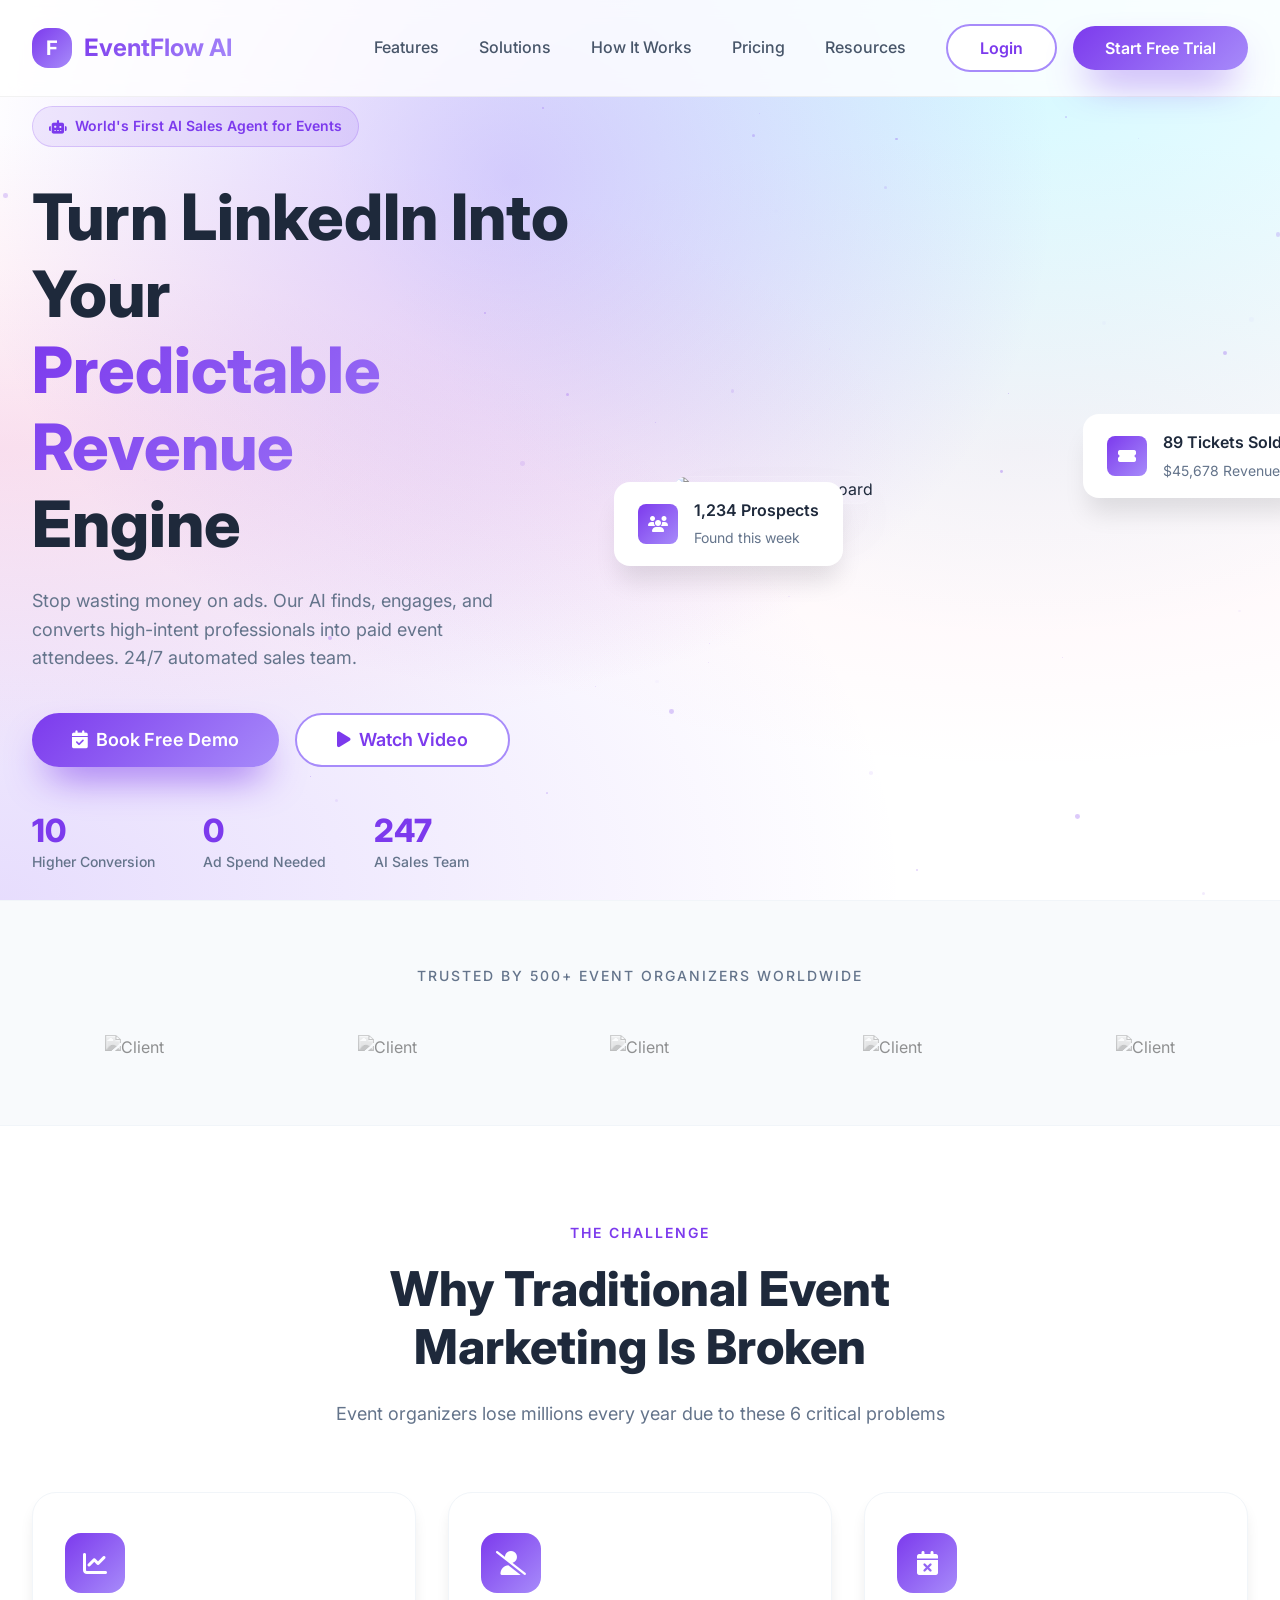
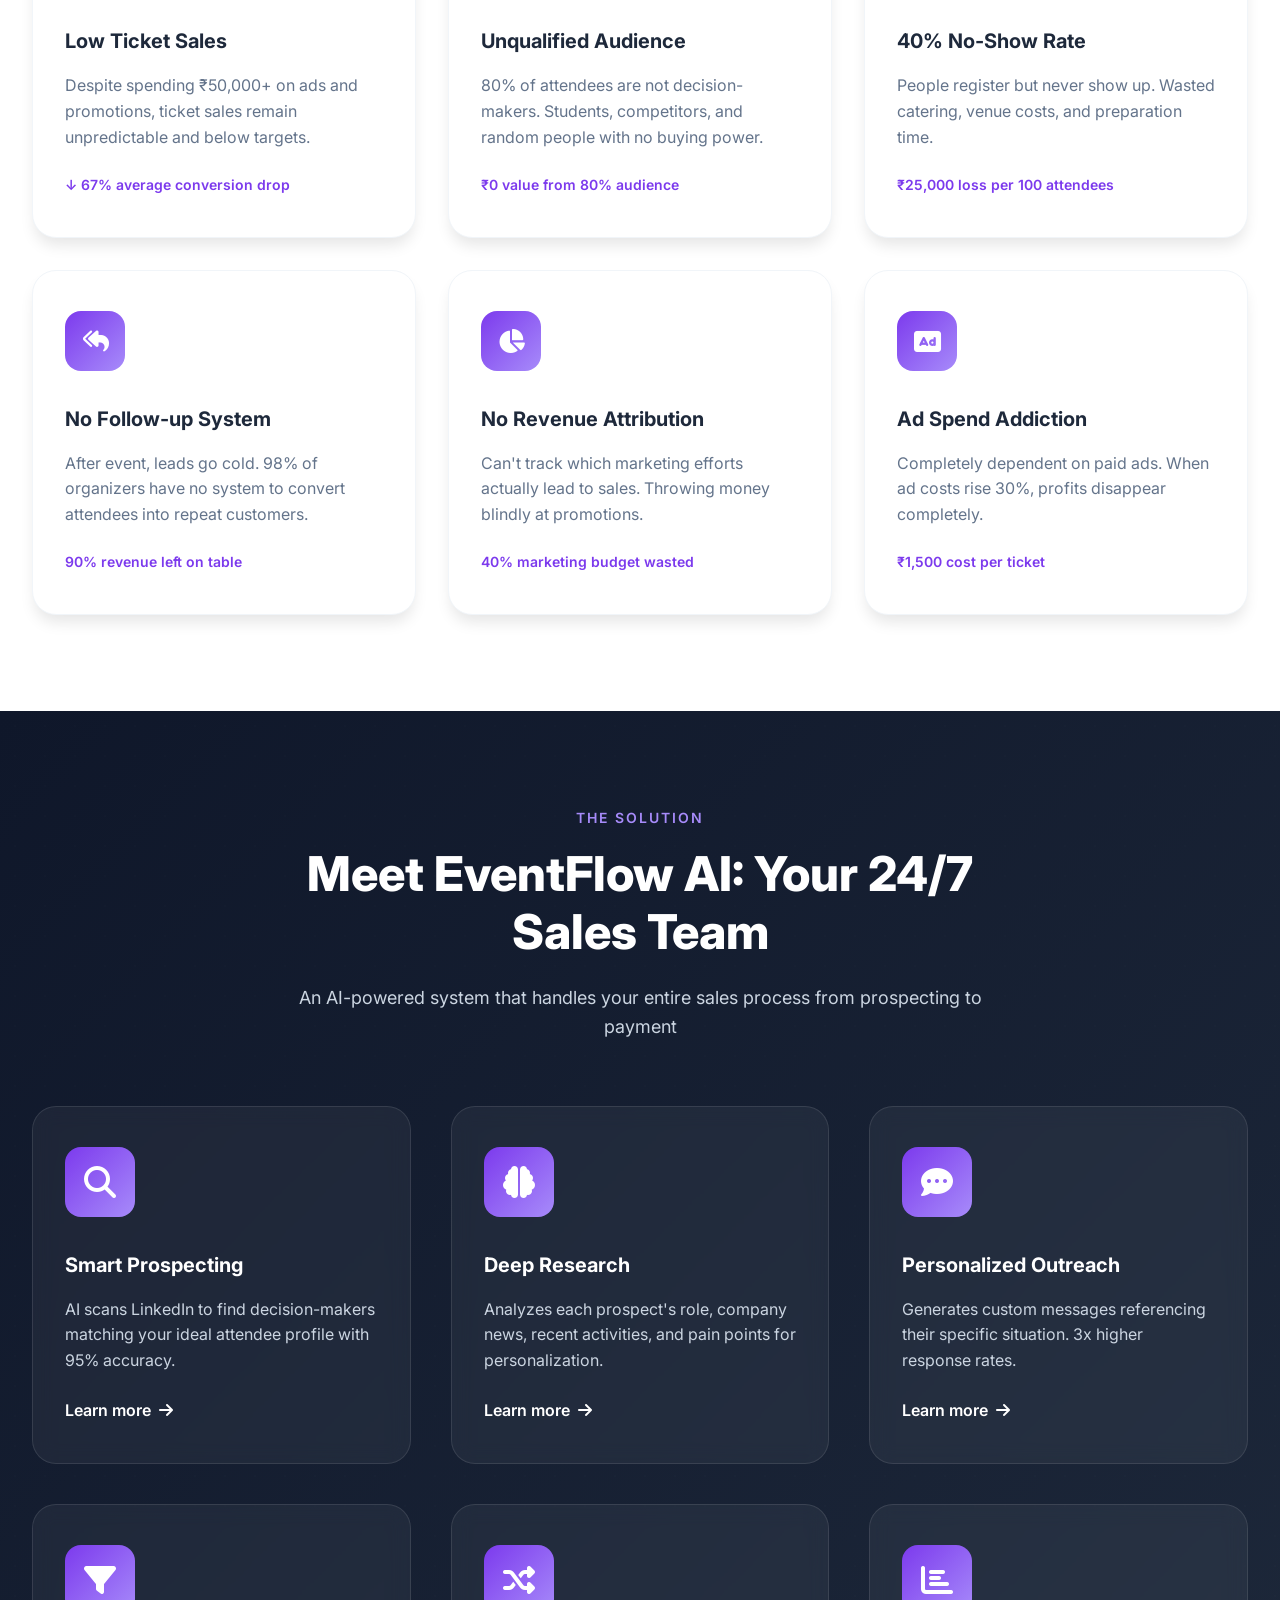
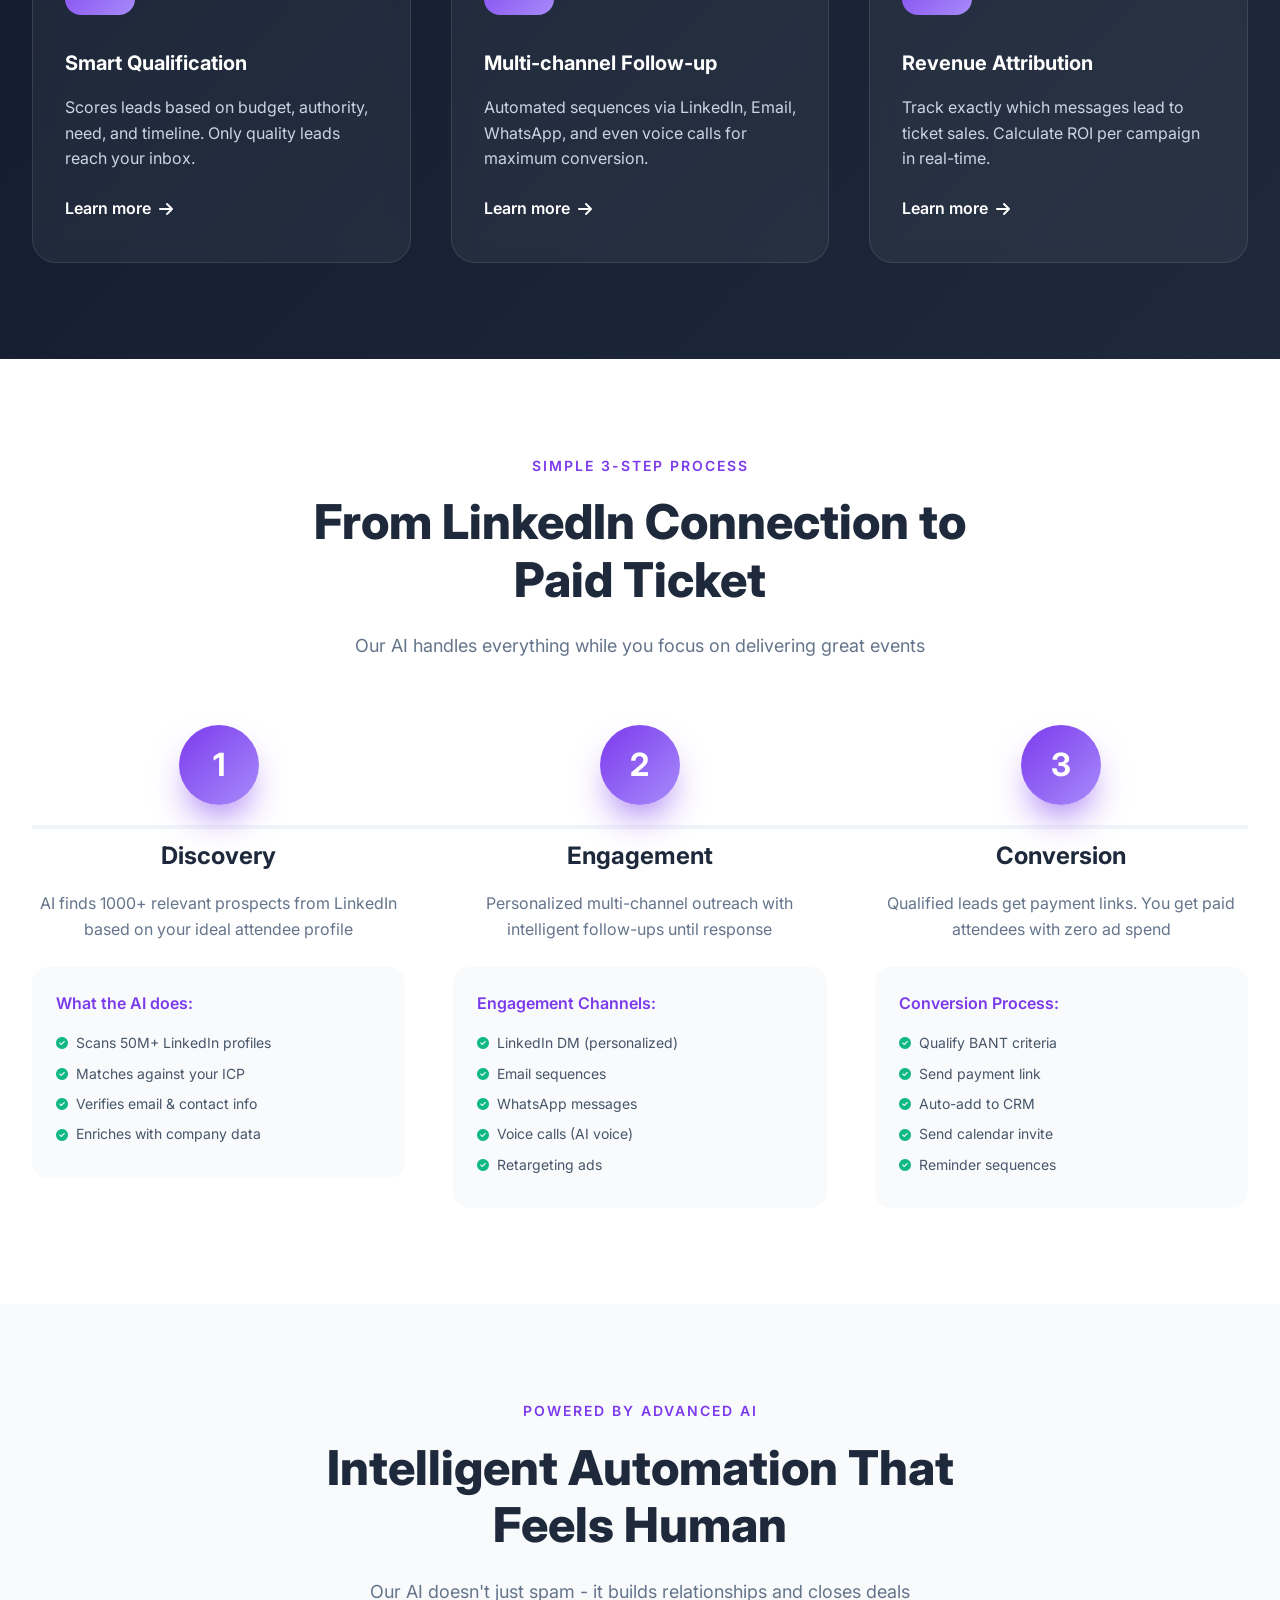
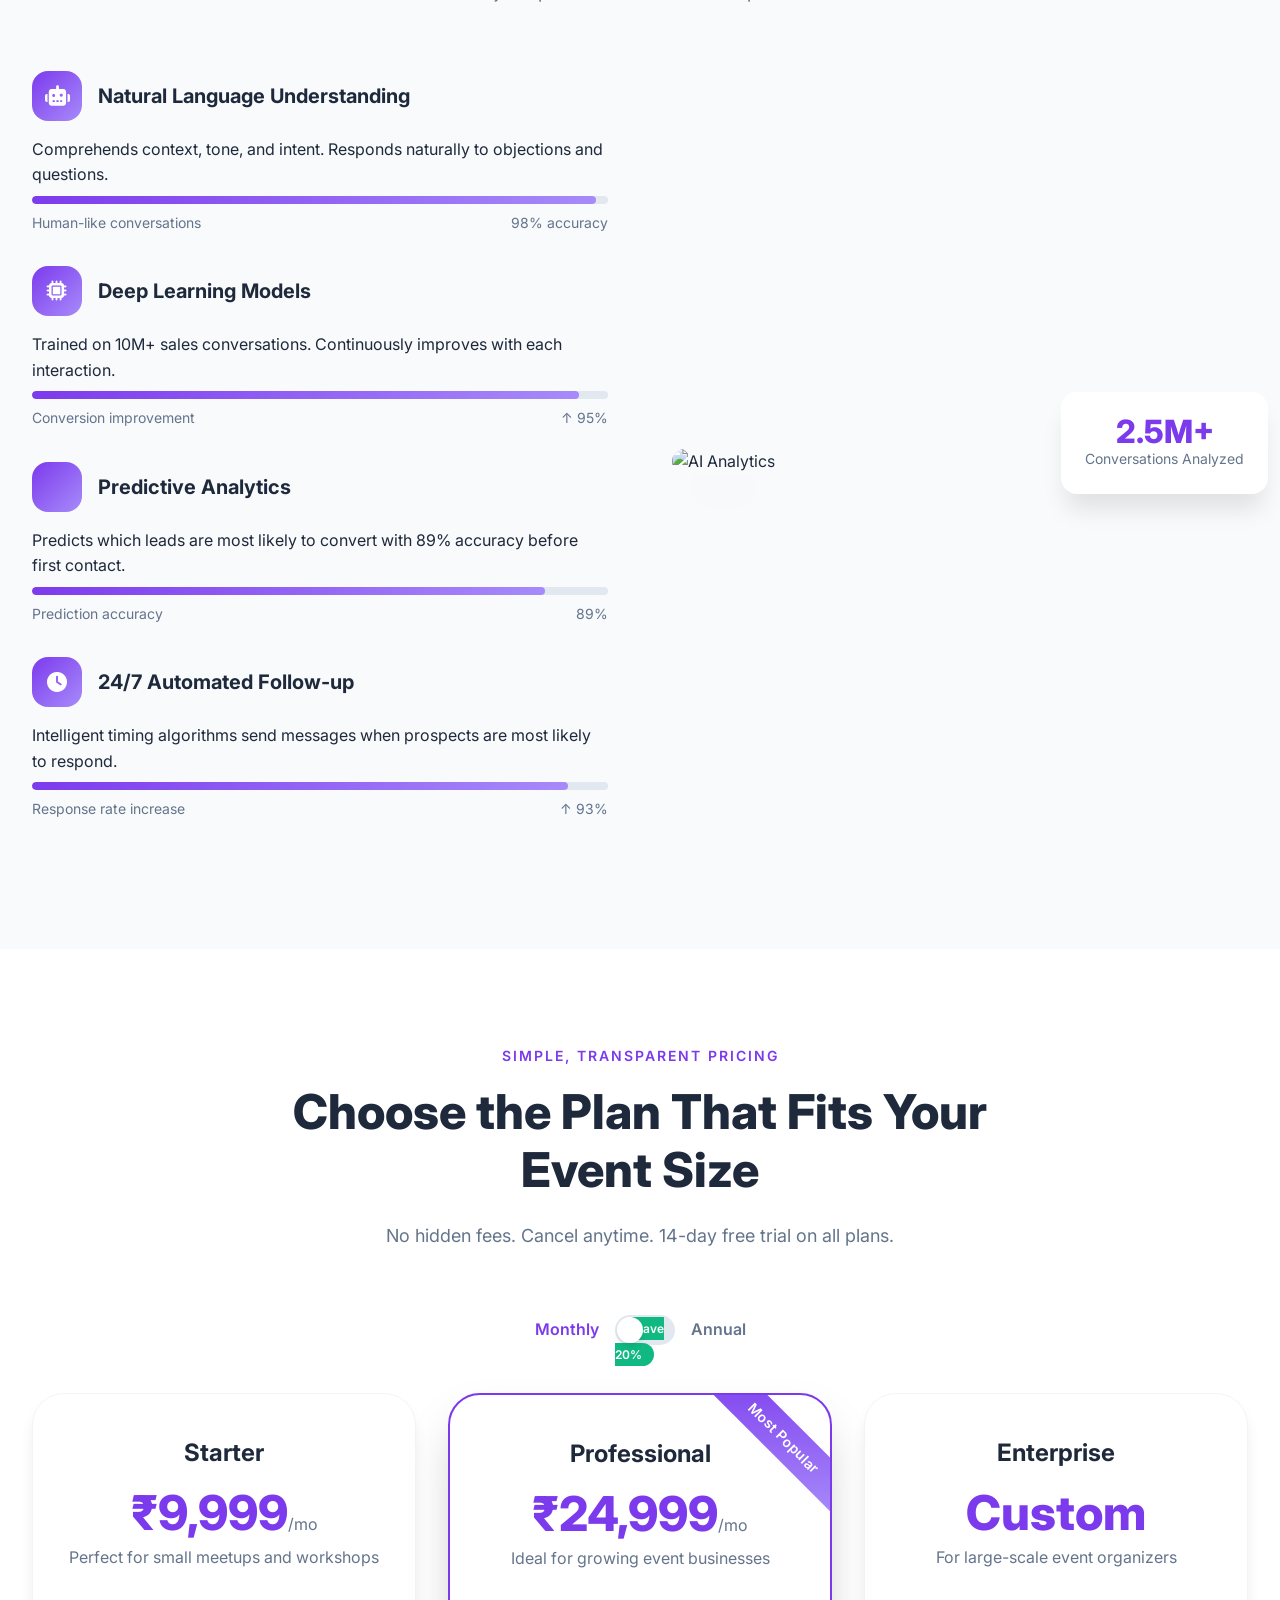
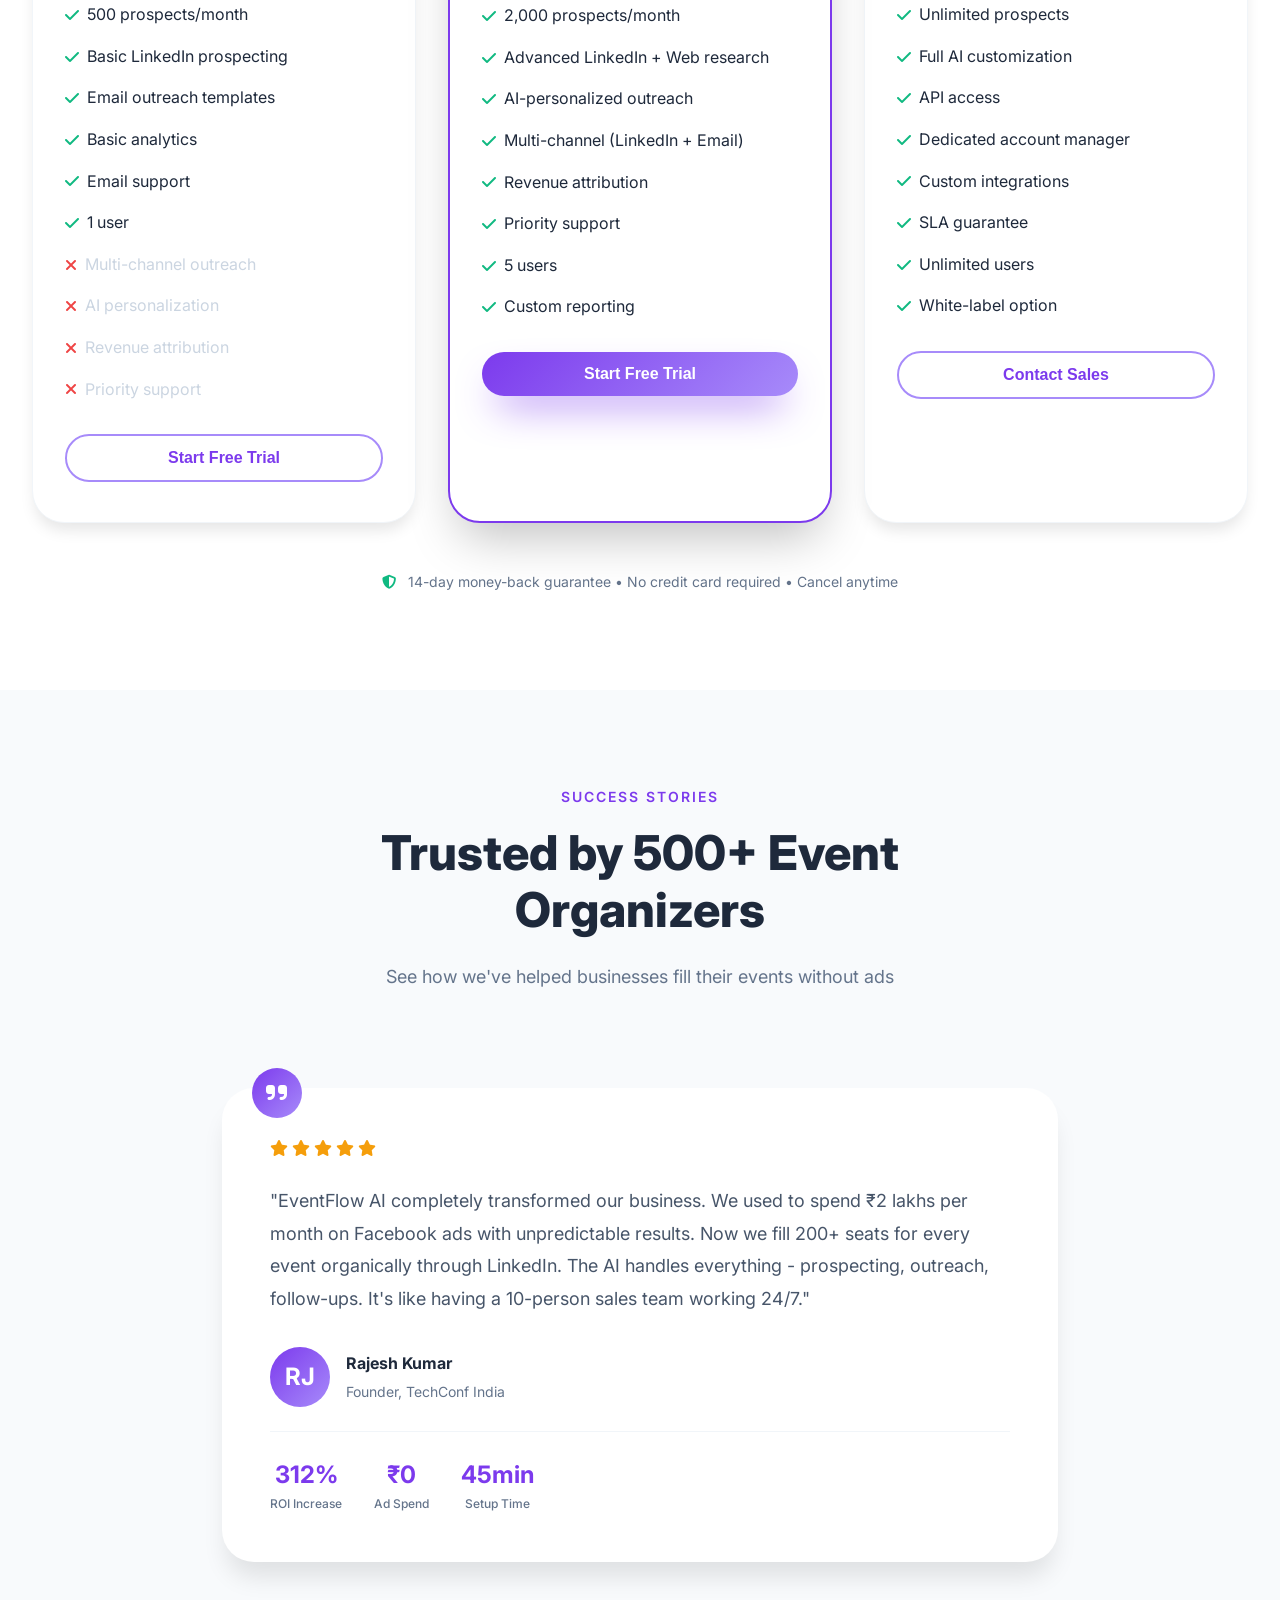
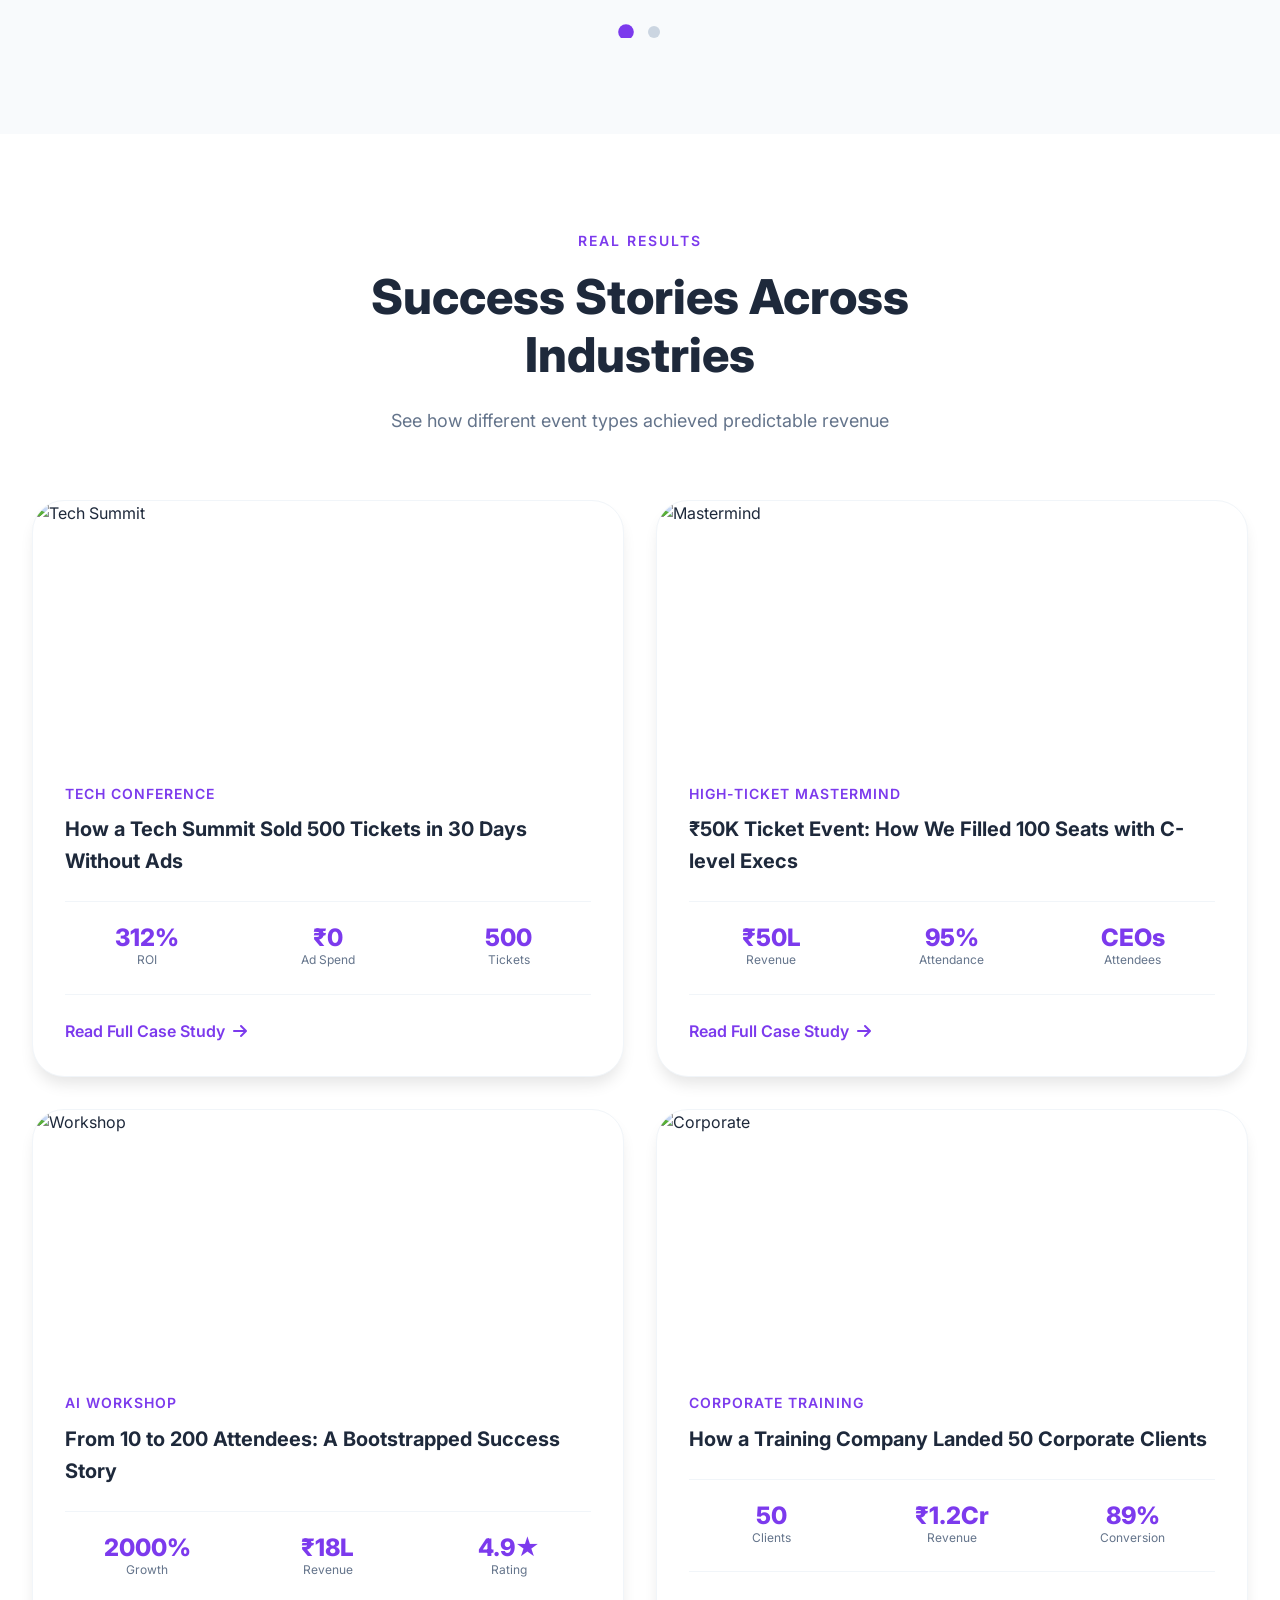
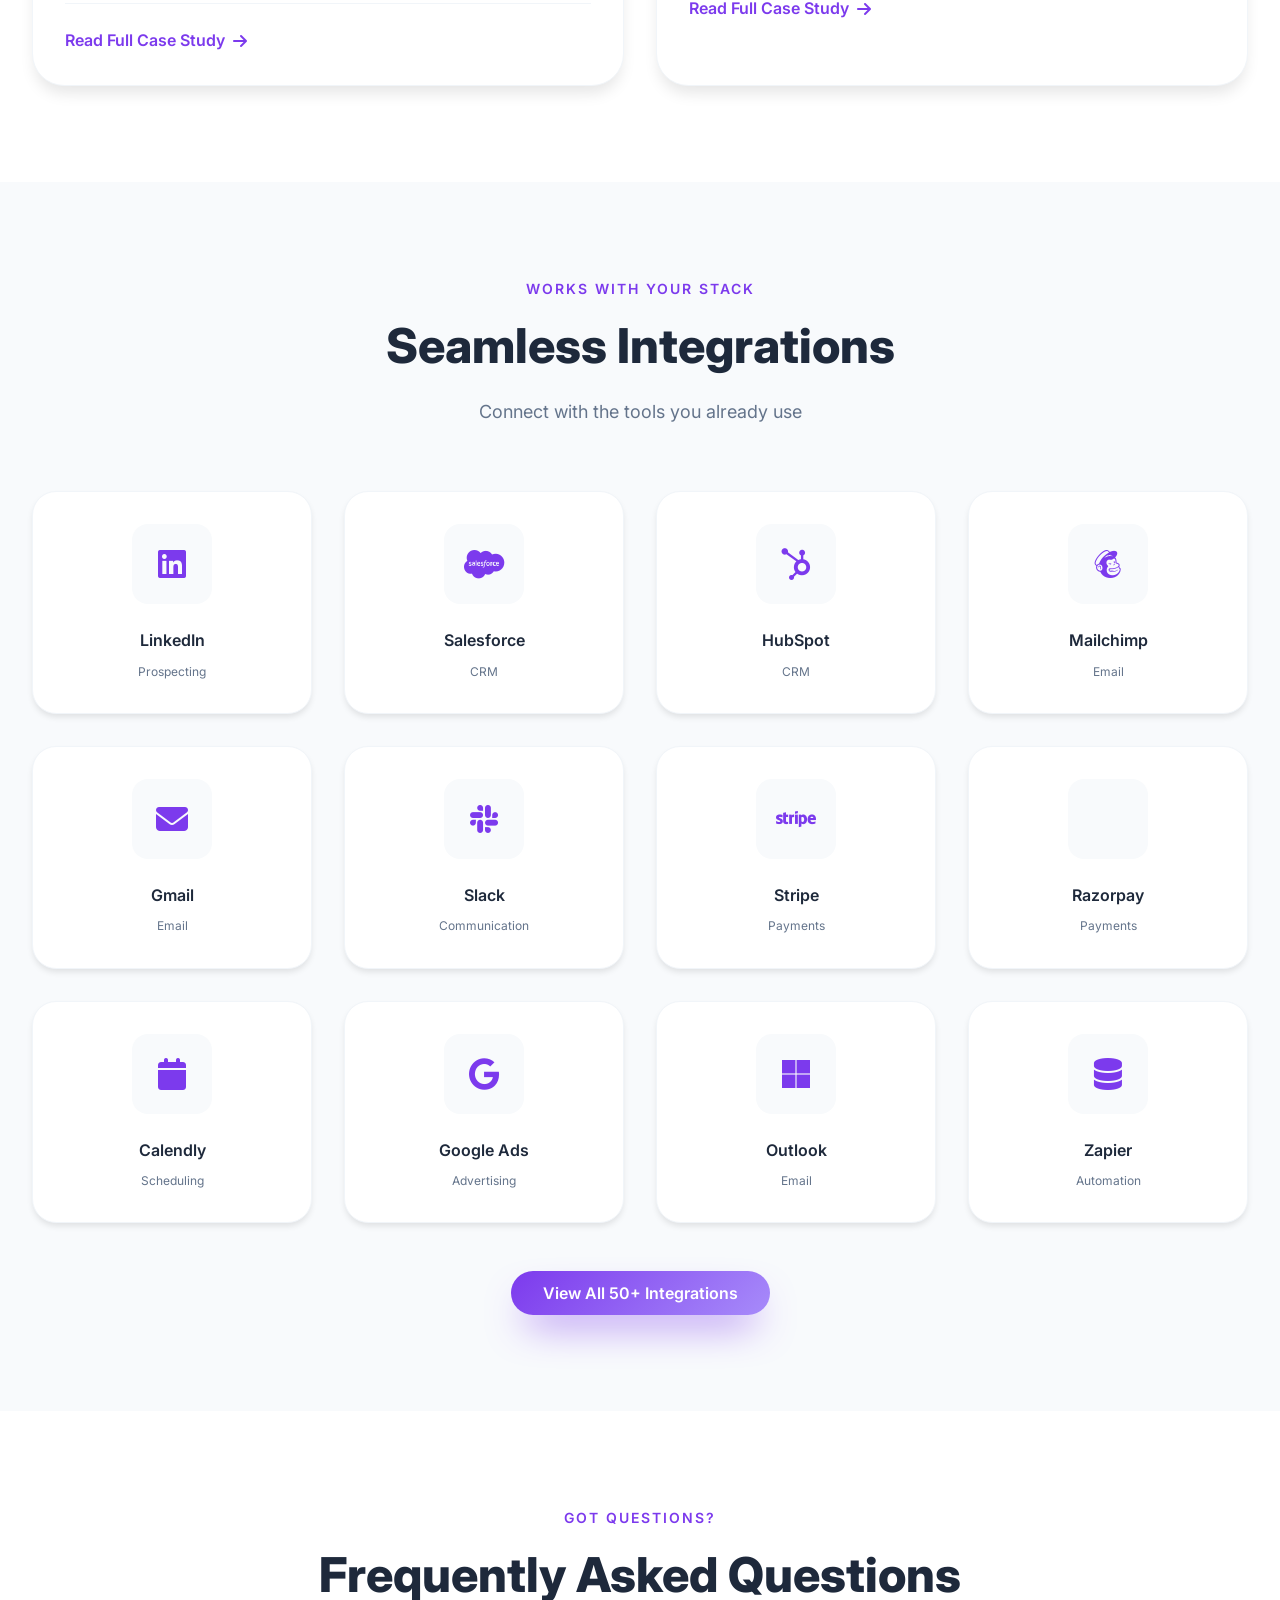
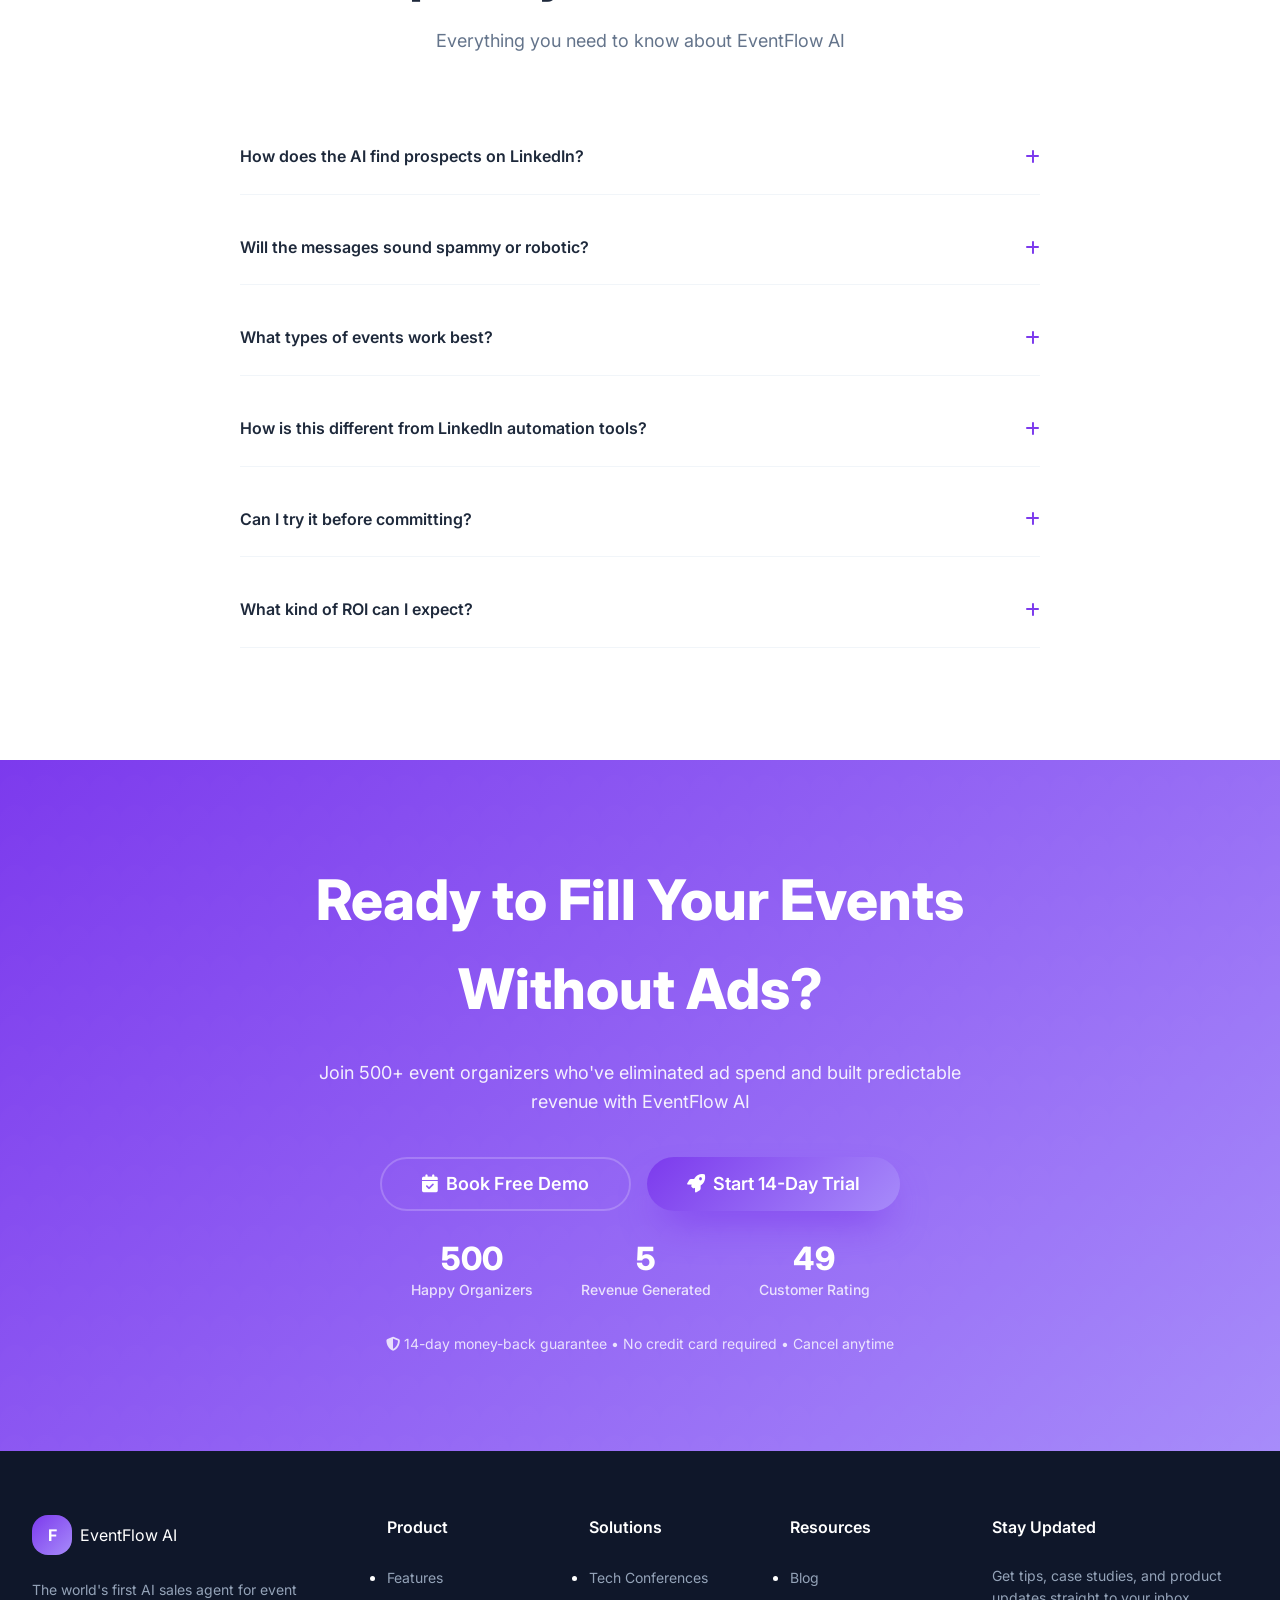
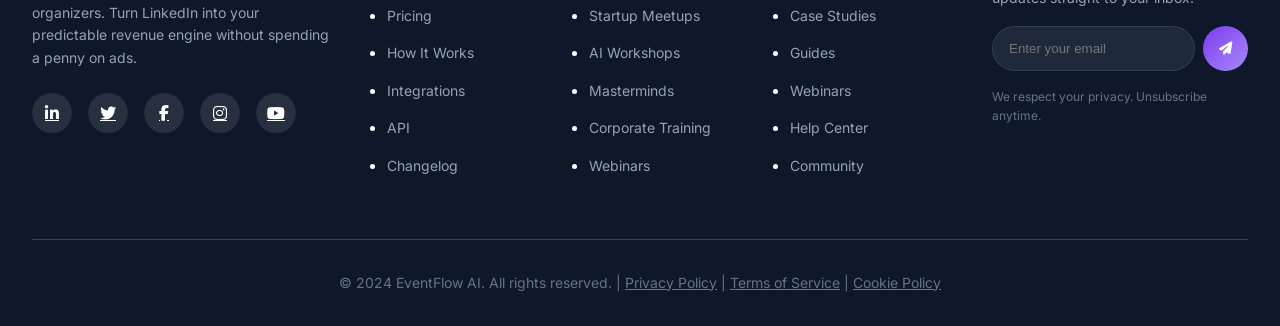
==== commit 17571d8c: "code push" ====
--- a/index.html
+++ b/index.html
@@ -1661,8 +1661,8 @@
                 <a href="#pricing" class="nav-link">Pricing</a>
                 <a href="#resources" class="nav-link">Resources</a>
                 <div class="nav-buttons">
-                    <a href="#" class="btn btn-secondary">Login</a>
-                    <a href="#" class="btn btn-primary">Start Free Trial</a>
+                    <a href="login.html" class="btn btn-secondary">Login</a>
+                    <a href="signup.html" class="btn btn-primary">Start Free Trial</a>
                 </div>
             </div>
 
